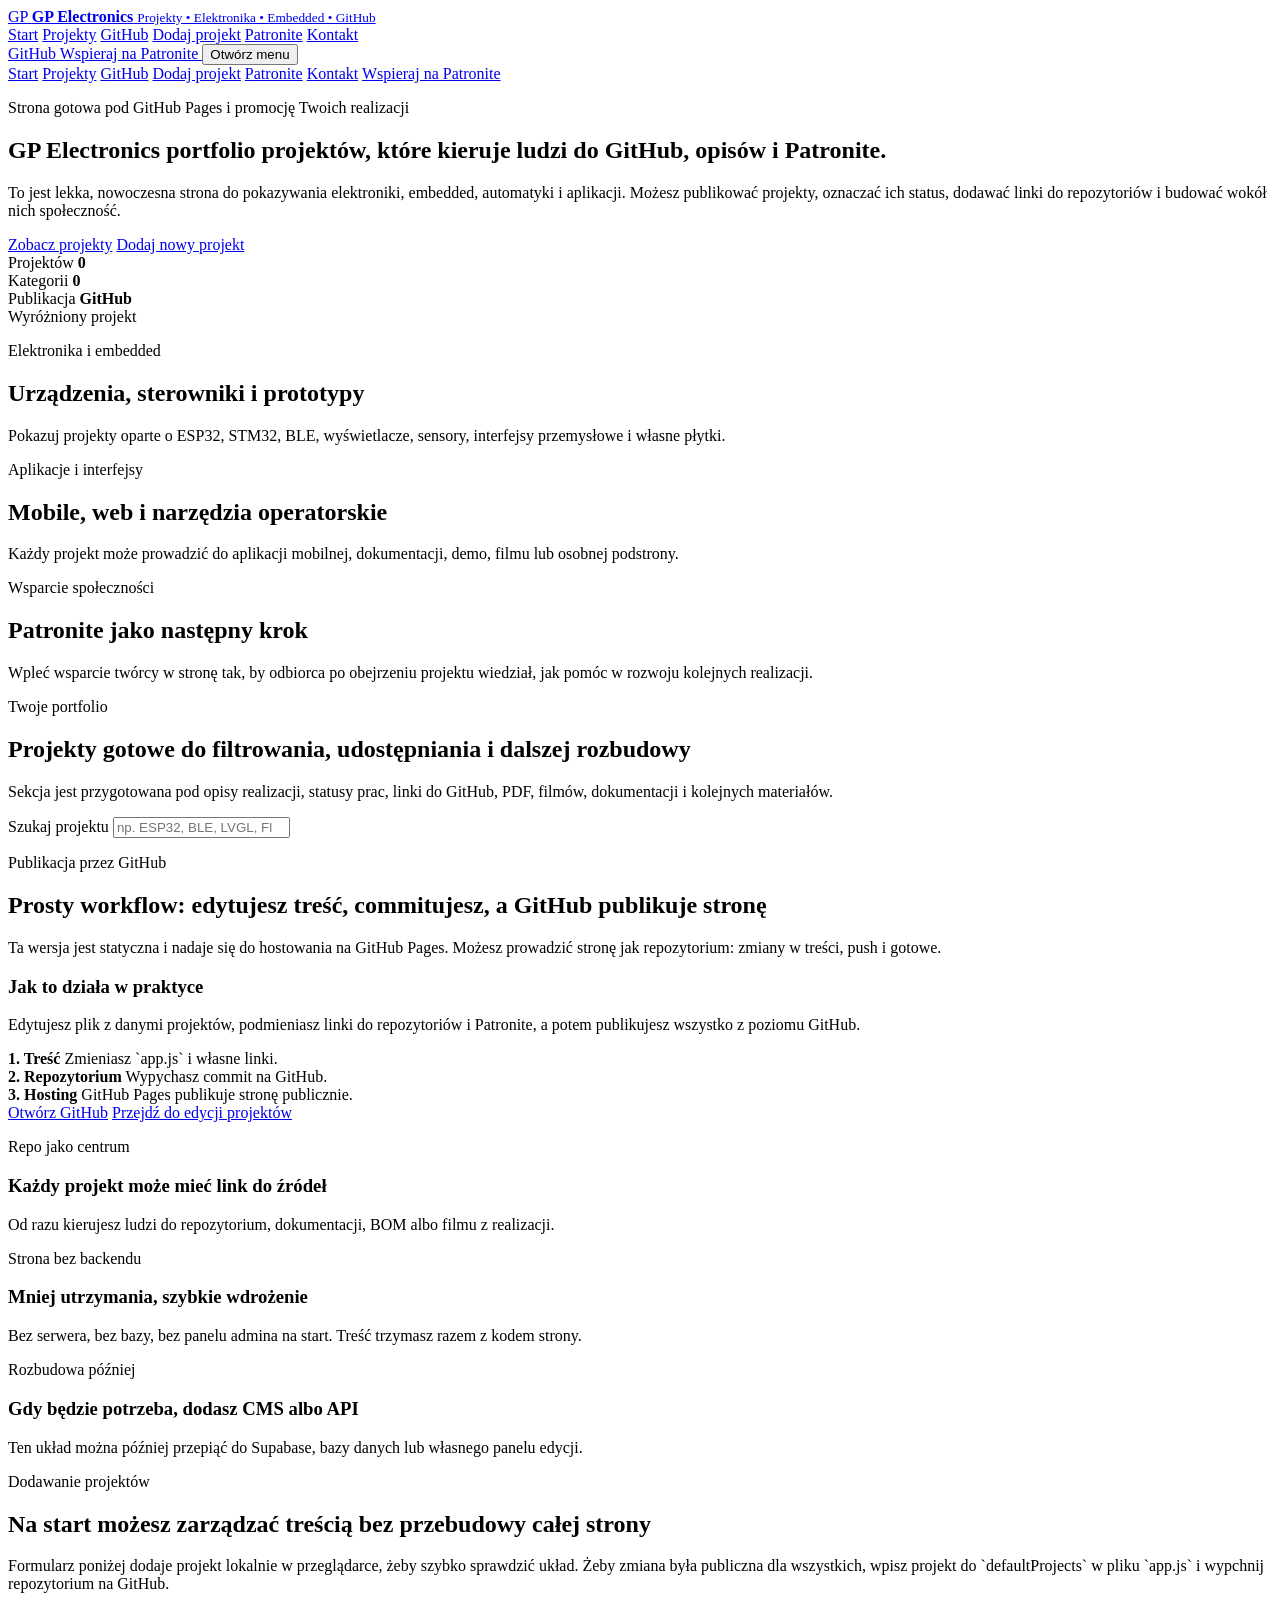
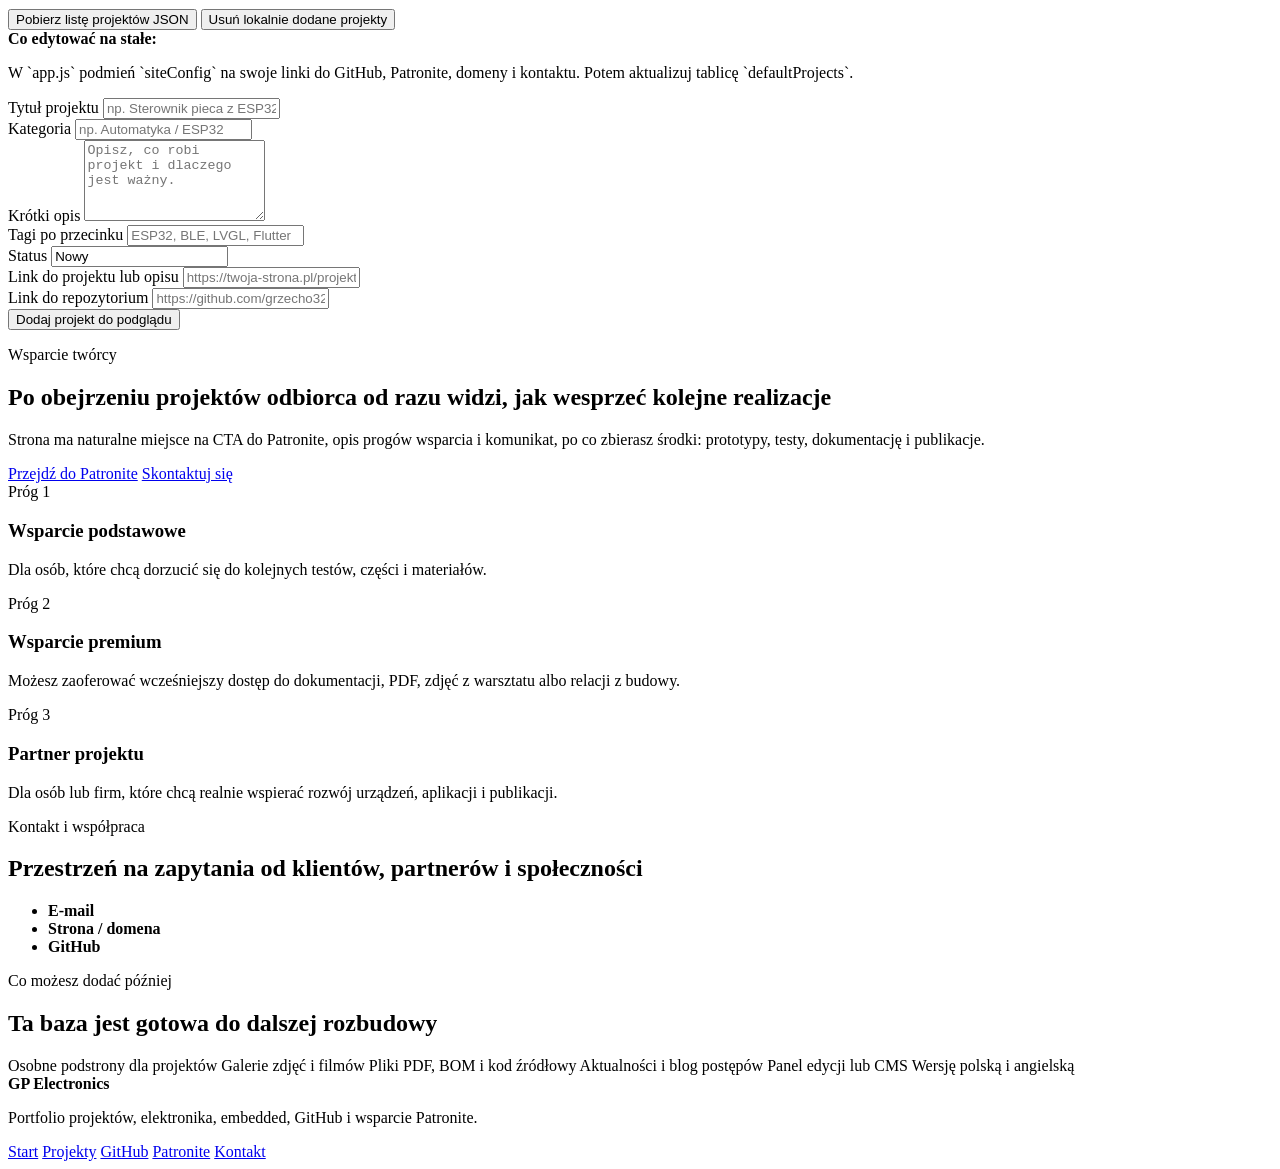
==== index.html @ a2fc94e7 "Add landing page markup" ====
<!DOCTYPE html>
<html lang="pl">
  <head>
    <meta charset="UTF-8" />
    <meta name="viewport" content="width=device-width, initial-scale=1.0" />
    <title>GP Electronics | Projekty, embedded i Patronite</title>
    <meta
      name="description"
      content="Strona GP Electronics do publikacji projektów embedded, elektroniki i aplikacji oraz kierowania odbiorców do GitHub i Patronite."
    />
    <link rel="preconnect" href="https://fonts.googleapis.com" />
    <link rel="preconnect" href="https://fonts.gstatic.com" crossorigin />
    <link
      href="https://fonts.googleapis.com/css2?family=Instrument+Sans:wght@400;500;600;700&family=Space+Grotesk:wght@500;700&display=swap"
      rel="stylesheet"
    />
    <link rel="stylesheet" href="./styles.css" />
  </head>
  <body>
    <div class="page-shell">
      <header class="site-header">
        <div class="shell header-inner">
          <a class="brand" href="#start" aria-label="GP Electronics - start">
            <span class="brand-mark">GP</span>
            <span class="brand-copy">
              <strong>GP Electronics</strong>
              <small>Projekty • Elektronika • Embedded • GitHub</small>
            </span>
          </a>

          <nav class="desktop-nav" aria-label="Główna nawigacja">
            <a href="#start">Start</a>
            <a href="#projekty">Projekty</a>
            <a href="#github">GitHub</a>
            <a href="#dodaj">Dodaj projekt</a>
            <a href="#patronite">Patronite</a>
            <a href="#kontakt">Kontakt</a>
          </nav>

          <div class="header-actions">
            <a class="button button-ghost desktop-only" id="github-profile-link" href="#" target="_blank" rel="noreferrer">
              GitHub
            </a>
            <a class="button button-primary" id="patronite-link-header" href="#" target="_blank" rel="noreferrer">
              Wspieraj na Patronite
            </a>
            <button class="menu-toggle" id="menu-toggle" type="button" aria-expanded="false" aria-controls="mobile-nav">
              <span></span>
              <span></span>
              <span></span>
              <span class="sr-only">Otwórz menu</span>
            </button>
          </div>
        </div>

        <div class="mobile-nav" id="mobile-nav">
          <div class="shell mobile-nav-inner">
            <a href="#start">Start</a>
            <a href="#projekty">Projekty</a>
            <a href="#github">GitHub</a>
            <a href="#dodaj">Dodaj projekt</a>
            <a href="#patronite">Patronite</a>
            <a href="#kontakt">Kontakt</a>
            <a class="button button-primary button-block" id="patronite-link-mobile" href="#" target="_blank" rel="noreferrer">
              Wspieraj na Patronite
            </a>
          </div>
        </div>
      </header>

      <main>
        <section class="hero-section" id="start">
          <div class="shell hero-grid">
            <div class="hero-copy fade-up">
              <p class="eyebrow">Strona gotowa pod GitHub Pages i promocję Twoich realizacji</p>
              <h1>
                GP Electronics
                <span>portfolio projektów, które kieruje ludzi do GitHub, opisów i Patronite.</span>
              </h1>
              <p class="hero-text">
                To jest lekka, nowoczesna strona do pokazywania elektroniki, embedded, automatyki i aplikacji.
                Możesz publikować projekty, oznaczać ich status, dodawać linki do repozytoriów i budować wokół nich społeczność.
              </p>

              <div class="hero-actions">
                <a class="button button-primary" href="#projekty">Zobacz projekty</a>
                <a class="button button-secondary" href="#dodaj">Dodaj nowy projekt</a>
              </div>

              <div class="stats-grid" id="stats-grid">
                <article class="stat-card">
                  <span>Projektów</span>
                  <strong id="projects-count">0</strong>
                </article>
                <article class="stat-card">
                  <span>Kategorii</span>
                  <strong id="categories-count">0</strong>
                </article>
                <article class="stat-card">
                  <span>Publikacja</span>
                  <strong>GitHub</strong>
                </article>
              </div>
            </div>

            <aside class="featured-panel fade-up-delayed">
              <div class="featured-label">Wyróżniony projekt</div>
              <div class="featured-card" id="featured-project"></div>
            </aside>
          </div>
        </section>

        <section class="section shell capabilities-section">
          <div class="capabilities-grid">
            <article class="info-card reveal-card">
              <p class="info-kicker">Elektronika i embedded</p>
              <h2>Urządzenia, sterowniki i prototypy</h2>
              <p>
                Pokazuj projekty oparte o ESP32, STM32, BLE, wyświetlacze, sensory, interfejsy przemysłowe i własne płytki.
              </p>
            </article>
            <article class="info-card reveal-card">
              <p class="info-kicker">Aplikacje i interfejsy</p>
              <h2>Mobile, web i narzędzia operatorskie</h2>
              <p>
                Każdy projekt może prowadzić do aplikacji mobilnej, dokumentacji, demo, filmu lub osobnej podstrony.
              </p>
            </article>
            <article class="info-card reveal-card">
              <p class="info-kicker">Wsparcie społeczności</p>
              <h2>Patronite jako następny krok</h2>
              <p>
                Wpleć wsparcie twórcy w stronę tak, by odbiorca po obejrzeniu projektu wiedział, jak pomóc w rozwoju kolejnych realizacji.
              </p>
            </article>
          </div>
        </section>

        <section class="section shell" id="projekty">
          <div class="section-heading">
            <p class="eyebrow">Twoje portfolio</p>
            <h2>Projekty gotowe do filtrowania, udostępniania i dalszej rozbudowy</h2>
            <p>
              Sekcja jest przygotowana pod opisy realizacji, statusy prac, linki do GitHub, PDF, filmów, dokumentacji i kolejnych materiałów.
            </p>
          </div>

          <div class="projects-toolbar">
            <label class="search-field" for="project-search">
              <span>Szukaj projektu</span>
              <input id="project-search" type="search" placeholder="np. ESP32, BLE, LVGL, Flutter..." />
            </label>

            <div class="toolbar-meta">
              <div class="filter-group" id="category-filters" aria-label="Filtry kategorii"></div>
              <p class="results-summary" id="results-summary"></p>
            </div>
          </div>

          <div class="projects-grid" id="projects-grid"></div>
        </section>

        <section class="section shell github-section" id="github">
          <div class="section-heading">
            <p class="eyebrow">Publikacja przez GitHub</p>
            <h2>Prosty workflow: edytujesz treść, commitujesz, a GitHub publikuje stronę</h2>
            <p>
              Ta wersja jest statyczna i nadaje się do hostowania na GitHub Pages. Możesz prowadzić stronę jak repozytorium: zmiany w treści, push i gotowe.
            </p>
          </div>

          <div class="github-layout">
            <article class="github-callout">
              <h3>Jak to działa w praktyce</h3>
              <p>
                Edytujesz plik z danymi projektów, podmieniasz linki do repozytoriów i Patronite, a potem publikujesz wszystko z poziomu GitHub.
              </p>
              <div class="github-steps">
                <div>
                  <strong>1. Treść</strong>
                  <span>Zmieniasz `app.js` i własne linki.</span>
                </div>
                <div>
                  <strong>2. Repozytorium</strong>
                  <span>Wypychasz commit na GitHub.</span>
                </div>
                <div>
                  <strong>3. Hosting</strong>
                  <span>GitHub Pages publikuje stronę publicznie.</span>
                </div>
              </div>
              <div class="hero-actions">
                <a class="button button-secondary" id="github-repository-link" href="#" target="_blank" rel="noreferrer">Otwórz GitHub</a>
                <a class="button button-ghost" href="#dodaj">Przejdź do edycji projektów</a>
              </div>
            </article>

            <div class="github-cards">
              <article class="mini-card">
                <p class="info-kicker">Repo jako centrum</p>
                <h3>Każdy projekt może mieć link do źródeł</h3>
                <p>Od razu kierujesz ludzi do repozytorium, dokumentacji, BOM albo filmu z realizacji.</p>
              </article>
              <article class="mini-card">
                <p class="info-kicker">Strona bez backendu</p>
                <h3>Mniej utrzymania, szybkie wdrożenie</h3>
                <p>Bez serwera, bez bazy, bez panelu admina na start. Treść trzymasz razem z kodem strony.</p>
              </article>
              <article class="mini-card">
                <p class="info-kicker">Rozbudowa później</p>
                <h3>Gdy będzie potrzeba, dodasz CMS albo API</h3>
                <p>Ten układ można później przepiąć do Supabase, bazy danych lub własnego panelu edycji.</p>
              </article>
            </div>
          </div>
        </section>

        <section class="section shell add-section" id="dodaj">
          <div class="add-layout">
            <article class="editor-note">
              <div class="section-heading compact">
                <p class="eyebrow">Dodawanie projektów</p>
                <h2>Na start możesz zarządzać treścią bez przebudowy całej strony</h2>
                <p>
                  Formularz poniżej dodaje projekt lokalnie w przeglądarce, żeby szybko sprawdzić układ. Żeby zmiana była publiczna dla wszystkich, wpisz projekt do `defaultProjects` w pliku `app.js` i wypchnij repozytorium na GitHub.
                </p>
              </div>

              <div class="editor-actions">
                <button class="button button-secondary" id="export-projects" type="button">Pobierz listę projektów JSON</button>
                <button class="button button-ghost" id="reset-custom-projects" type="button">Usuń lokalnie dodane projekty</button>
              </div>

              <div class="editor-hint">
                <strong>Co edytować na stałe:</strong>
                <p>
                  W `app.js` podmień `siteConfig` na swoje linki do GitHub, Patronite, domeny i kontaktu. Potem aktualizuj tablicę `defaultProjects`.
                </p>
              </div>
            </article>

            <form class="project-form" id="add-project-form">
              <div class="field">
                <label for="project-title">Tytuł projektu</label>
                <input id="project-title" name="title" type="text" placeholder="np. Sterownik pieca z ESP32" required />
              </div>

              <div class="field">
                <label for="project-category">Kategoria</label>
                <input id="project-category" name="category" type="text" placeholder="np. Automatyka / ESP32" required />
              </div>

              <div class="field field-wide">
                <label for="project-description">Krótki opis</label>
                <textarea
                  id="project-description"
                  name="shortDescription"
                  rows="5"
                  placeholder="Opisz, co robi projekt i dlaczego jest ważny."
                  required
                ></textarea>
              </div>

              <div class="field">
                <label for="project-tags">Tagi po przecinku</label>
                <input id="project-tags" name="tags" type="text" placeholder="ESP32, BLE, LVGL, Flutter" />
              </div>

              <div class="field">
                <label for="project-status">Status</label>
                <input id="project-status" name="status" type="text" placeholder="W trakcie" value="Nowy" />
              </div>

              <div class="field">
                <label for="project-demo">Link do projektu lub opisu</label>
                <input id="project-demo" name="demoUrl" type="url" placeholder="https://twoja-strona.pl/projekt" />
              </div>

              <div class="field">
                <label for="project-repo">Link do repozytorium</label>
                <input id="project-repo" name="repoUrl" type="url" placeholder="https://github.com/grzecho322-lgtm/projekt" />
              </div>

              <button class="button button-primary button-block" type="submit">Dodaj projekt do podglądu</button>
              <p class="form-feedback" id="form-feedback" aria-live="polite"></p>
            </form>
          </div>
        </section>

        <section class="section patronite-section" id="patronite">
          <div class="shell patronite-layout">
            <div class="patronite-copy">
              <p class="eyebrow inverted">Wsparcie twórcy</p>
              <h2>Po obejrzeniu projektów odbiorca od razu widzi, jak wesprzeć kolejne realizacje</h2>
              <p>
                Strona ma naturalne miejsce na CTA do Patronite, opis progów wsparcia i komunikat, po co zbierasz środki: prototypy, testy, dokumentację i publikacje.
              </p>
              <div class="hero-actions">
                <a class="button button-light" id="patronite-link-section" href="#" target="_blank" rel="noreferrer">Przejdź do Patronite</a>
                <a class="button button-outline-light" href="#kontakt">Skontaktuj się</a>
              </div>
            </div>

            <div class="tiers-grid">
              <article class="tier-card">
                <span>Próg 1</span>
                <h3>Wsparcie podstawowe</h3>
                <p>Dla osób, które chcą dorzucić się do kolejnych testów, części i materiałów.</p>
              </article>
              <article class="tier-card">
                <span>Próg 2</span>
                <h3>Wsparcie premium</h3>
                <p>Możesz zaoferować wcześniejszy dostęp do dokumentacji, PDF, zdjęć z warsztatu albo relacji z budowy.</p>
              </article>
              <article class="tier-card">
                <span>Próg 3</span>
                <h3>Partner projektu</h3>
                <p>Dla osób lub firm, które chcą realnie wspierać rozwój urządzeń, aplikacji i publikacji.</p>
              </article>
            </div>
          </div>
        </section>

        <section class="section shell contact-section" id="kontakt">
          <div class="contact-layout">
            <article class="contact-card">
              <p class="eyebrow">Kontakt i współpraca</p>
              <h2>Przestrzeń na zapytania od klientów, partnerów i społeczności</h2>
              <ul class="contact-list">
                <li><strong>E-mail</strong><span id="contact-email"></span></li>
                <li><strong>Strona / domena</strong><span id="contact-website"></span></li>
                <li><strong>GitHub</strong><span id="contact-github"></span></li>
              </ul>
            </article>

            <article class="contact-card roadmap-card">
              <p class="eyebrow">Co możesz dodać później</p>
              <h2>Ta baza jest gotowa do dalszej rozbudowy</h2>
              <div class="roadmap-grid">
                <span>Osobne podstrony dla projektów</span>
                <span>Galerie zdjęć i filmów</span>
                <span>Pliki PDF, BOM i kod źródłowy</span>
                <span>Aktualności i blog postępów</span>
                <span>Panel edycji lub CMS</span>
                <span>Wersję polską i angielską</span>
              </div>
            </article>
          </div>
        </section>
      </main>

      <footer class="site-footer">
        <div class="shell footer-inner">
          <div>
            <strong>GP Electronics</strong>
            <p>Portfolio projektów, elektronika, embedded, GitHub i wsparcie Patronite.</p>
          </div>
          <div class="footer-links">
            <a href="#start">Start</a>
            <a href="#projekty">Projekty</a>
            <a href="#github">GitHub</a>
            <a href="#patronite">Patronite</a>
            <a href="#kontakt">Kontakt</a>
          </div>
        </div>
      </footer>
    </div>

    <script src="./app.js"></script>
  </body>
</html>
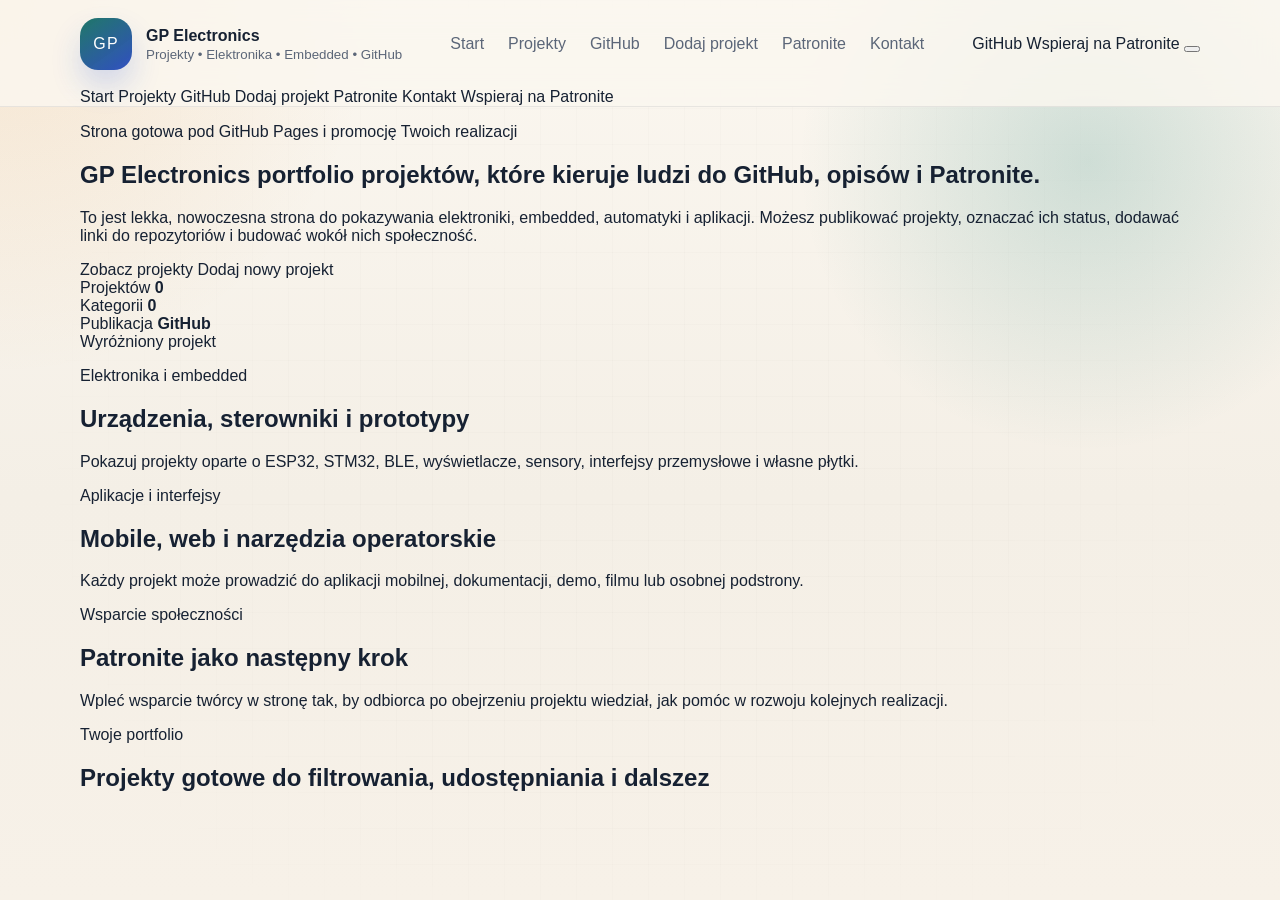
==== commit 913619fb: "Restrict project publishing to repository owner" ====
--- a/index.html
+++ b/index.html
@@ -139,233 +139,4 @@
         <section class="section shell" id="projekty">
           <div class="section-heading">
             <p class="eyebrow">Twoje portfolio</p>
-            <h2>Projekty gotowe do filtrowania, udostępniania i dalszej rozbudowy</h2>
-            <p>
-              Sekcja jest przygotowana pod opisy realizacji, statusy prac, linki do GitHub, PDF, filmów, dokumentacji i kolejnych materiałów.
-            </p>
-          </div>
-
-          <div class="projects-toolbar">
-            <label class="search-field" for="project-search">
-              <span>Szukaj projektu</span>
-              <input id="project-search" type="search" placeholder="np. ESP32, BLE, LVGL, Flutter..." />
-            </label>
-
-            <div class="toolbar-meta">
-              <div class="filter-group" id="category-filters" aria-label="Filtry kategorii"></div>
-              <p class="results-summary" id="results-summary"></p>
-            </div>
-          </div>
-
-          <div class="projects-grid" id="projects-grid"></div>
-        </section>
-
-        <section class="section shell github-section" id="github">
-          <div class="section-heading">
-            <p class="eyebrow">Publikacja przez GitHub</p>
-            <h2>Prosty workflow: edytujesz treść, commitujesz, a GitHub publikuje stronę</h2>
-            <p>
-              Ta wersja jest statyczna i nadaje się do hostowania na GitHub Pages. Możesz prowadzić stronę jak repozytorium: zmiany w treści, push i gotowe.
-            </p>
-          </div>
-
-          <div class="github-layout">
-            <article class="github-callout">
-              <h3>Jak to działa w praktyce</h3>
-              <p>
-                Edytujesz plik z danymi projektów, podmieniasz linki do repozytoriów i Patronite, a potem publikujesz wszystko z poziomu GitHub.
-              </p>
-              <div class="github-steps">
-                <div>
-                  <strong>1. Treść</strong>
-                  <span>Zmieniasz `app.js` i własne linki.</span>
-                </div>
-                <div>
-                  <strong>2. Repozytorium</strong>
-                  <span>Wypychasz commit na GitHub.</span>
-                </div>
-                <div>
-                  <strong>3. Hosting</strong>
-                  <span>GitHub Pages publikuje stronę publicznie.</span>
-                </div>
-              </div>
-              <div class="hero-actions">
-                <a class="button button-secondary" id="github-repository-link" href="#" target="_blank" rel="noreferrer">Otwórz GitHub</a>
-                <a class="button button-ghost" href="#dodaj">Przejdź do edycji projektów</a>
-              </div>
-            </article>
-
-            <div class="github-cards">
-              <article class="mini-card">
-                <p class="info-kicker">Repo jako centrum</p>
-                <h3>Każdy projekt może mieć link do źródeł</h3>
-                <p>Od razu kierujesz ludzi do repozytorium, dokumentacji, BOM albo filmu z realizacji.</p>
-              </article>
-              <article class="mini-card">
-                <p class="info-kicker">Strona bez backendu</p>
-                <h3>Mniej utrzymania, szybkie wdrożenie</h3>
-                <p>Bez serwera, bez bazy, bez panelu admina na start. Treść trzymasz razem z kodem strony.</p>
-              </article>
-              <article class="mini-card">
-                <p class="info-kicker">Rozbudowa później</p>
-                <h3>Gdy będzie potrzeba, dodasz CMS albo API</h3>
-                <p>Ten układ można później przepiąć do Supabase, bazy danych lub własnego panelu edycji.</p>
-              </article>
-            </div>
-          </div>
-        </section>
-
-        <section class="section shell add-section" id="dodaj">
-          <div class="add-layout">
-            <article class="editor-note">
-              <div class="section-heading compact">
-                <p class="eyebrow">Dodawanie projektów</p>
-                <h2>Na start możesz zarządzać treścią bez przebudowy całej strony</h2>
-                <p>
-                  Formularz poniżej dodaje projekt lokalnie w przeglądarce, żeby szybko sprawdzić układ. Żeby zmiana była publiczna dla wszystkich, wpisz projekt do `defaultProjects` w pliku `app.js` i wypchnij repozytorium na GitHub.
-                </p>
-              </div>
-
-              <div class="editor-actions">
-                <button class="button button-secondary" id="export-projects" type="button">Pobierz listę projektów JSON</button>
-                <button class="button button-ghost" id="reset-custom-projects" type="button">Usuń lokalnie dodane projekty</button>
-              </div>
-
-              <div class="editor-hint">
-                <strong>Co edytować na stałe:</strong>
-                <p>
-                  W `app.js` podmień `siteConfig` na swoje linki do GitHub, Patronite, domeny i kontaktu. Potem aktualizuj tablicę `defaultProjects`.
-                </p>
-              </div>
-            </article>
-
-            <form class="project-form" id="add-project-form">
-              <div class="field">
-                <label for="project-title">Tytuł projektu</label>
-                <input id="project-title" name="title" type="text" placeholder="np. Sterownik pieca z ESP32" required />
-              </div>
-
-              <div class="field">
-                <label for="project-category">Kategoria</label>
-                <input id="project-category" name="category" type="text" placeholder="np. Automatyka / ESP32" required />
-              </div>
-
-              <div class="field field-wide">
-                <label for="project-description">Krótki opis</label>
-                <textarea
-                  id="project-description"
-                  name="shortDescription"
-                  rows="5"
-                  placeholder="Opisz, co robi projekt i dlaczego jest ważny."
-                  required
-                ></textarea>
-              </div>
-
-              <div class="field">
-                <label for="project-tags">Tagi po przecinku</label>
-                <input id="project-tags" name="tags" type="text" placeholder="ESP32, BLE, LVGL, Flutter" />
-              </div>
-
-              <div class="field">
-                <label for="project-status">Status</label>
-                <input id="project-status" name="status" type="text" placeholder="W trakcie" value="Nowy" />
-              </div>
-
-              <div class="field">
-                <label for="project-demo">Link do projektu lub opisu</label>
-                <input id="project-demo" name="demoUrl" type="url" placeholder="https://twoja-strona.pl/projekt" />
-              </div>
-
-              <div class="field">
-                <label for="project-repo">Link do repozytorium</label>
-                <input id="project-repo" name="repoUrl" type="url" placeholder="https://github.com/grzecho322-lgtm/projekt" />
-              </div>
-
-              <button class="button button-primary button-block" type="submit">Dodaj projekt do podglądu</button>
-              <p class="form-feedback" id="form-feedback" aria-live="polite"></p>
-            </form>
-          </div>
-        </section>
-
-        <section class="section patronite-section" id="patronite">
-          <div class="shell patronite-layout">
-            <div class="patronite-copy">
-              <p class="eyebrow inverted">Wsparcie twórcy</p>
-              <h2>Po obejrzeniu projektów odbiorca od razu widzi, jak wesprzeć kolejne realizacje</h2>
-              <p>
-                Strona ma naturalne miejsce na CTA do Patronite, opis progów wsparcia i komunikat, po co zbierasz środki: prototypy, testy, dokumentację i publikacje.
-              </p>
-              <div class="hero-actions">
-                <a class="button button-light" id="patronite-link-section" href="#" target="_blank" rel="noreferrer">Przejdź do Patronite</a>
-                <a class="button button-outline-light" href="#kontakt">Skontaktuj się</a>
-              </div>
-            </div>
-
-            <div class="tiers-grid">
-              <article class="tier-card">
-                <span>Próg 1</span>
-                <h3>Wsparcie podstawowe</h3>
-                <p>Dla osób, które chcą dorzucić się do kolejnych testów, części i materiałów.</p>
-              </article>
-              <article class="tier-card">
-                <span>Próg 2</span>
-                <h3>Wsparcie premium</h3>
-                <p>Możesz zaoferować wcześniejszy dostęp do dokumentacji, PDF, zdjęć z warsztatu albo relacji z budowy.</p>
-              </article>
-              <article class="tier-card">
-                <span>Próg 3</span>
-                <h3>Partner projektu</h3>
-                <p>Dla osób lub firm, które chcą realnie wspierać rozwój urządzeń, aplikacji i publikacji.</p>
-              </article>
-            </div>
-          </div>
-        </section>
-
-        <section class="section shell contact-section" id="kontakt">
-          <div class="contact-layout">
-            <article class="contact-card">
-              <p class="eyebrow">Kontakt i współpraca</p>
-              <h2>Przestrzeń na zapytania od klientów, partnerów i społeczności</h2>
-              <ul class="contact-list">
-                <li><strong>E-mail</strong><span id="contact-email"></span></li>
-                <li><strong>Strona / domena</strong><span id="contact-website"></span></li>
-                <li><strong>GitHub</strong><span id="contact-github"></span></li>
-              </ul>
-            </article>
-
-            <article class="contact-card roadmap-card">
-              <p class="eyebrow">Co możesz dodać później</p>
-              <h2>Ta baza jest gotowa do dalszej rozbudowy</h2>
-              <div class="roadmap-grid">
-                <span>Osobne podstrony dla projektów</span>
-                <span>Galerie zdjęć i filmów</span>
-                <span>Pliki PDF, BOM i kod źródłowy</span>
-                <span>Aktualności i blog postępów</span>
-                <span>Panel edycji lub CMS</span>
-                <span>Wersję polską i angielską</span>
-              </div>
-            </article>
-          </div>
-        </section>
-      </main>
-
-      <footer class="site-footer">
-        <div class="shell footer-inner">
-          <div>
-            <strong>GP Electronics</strong>
-            <p>Portfolio projektów, elektronika, embedded, GitHub i wsparcie Patronite.</p>
-          </div>
-          <div class="footer-links">
-            <a href="#start">Start</a>
-            <a href="#projekty">Projekty</a>
-            <a href="#github">GitHub</a>
-            <a href="#patronite">Patronite</a>
-            <a href="#kontakt">Kontakt</a>
-          </div>
-        </div>
-      </footer>
-    </div>
-
-    <script src="./app.js"></script>
-  </body>
-</html>
+            <h2>Projekty gotowe do filtrowania, udostępniania i dalszez
--- a/styles.css
+++ b/styles.css
@@ -0,0 +1,167 @@
+:root {
+  --bg: #f4efe6;
+  --bg-strong: #ece2d3;
+  --surface: rgba(255, 250, 245, 0.84);
+  --surface-strong: #fffaf3;
+  --surface-dark: #152033;
+  --ink: #162132;
+  --muted: #5b6678;
+  --line: rgba(22, 33, 50, 0.12);
+  --accent: #d97706;
+  --accent-deep: #9a3412;
+  --accent-soft: rgba(217, 119, 6, 0.14);
+  --teal: #0f766e;
+  --blue: #1d4ed8;
+  --shadow: 0 22px 55px rgba(21, 32, 51, 0.12);
+  --radius-xl: 32px;
+  --radius-lg: 24px;
+  --radius-md: 18px;
+  --content-width: min(1120px, calc(100vw - 40px));
+}
+
+*,
+*::before,
+*::after {
+  box-sizing: border-box;
+}
+
+html {
+  scroll-behavior: smooth;
+}
+
+body {
+  margin: 0;
+  font-family: "Instrument Sans", sans-serif;
+  color: var(--ink);
+  background:
+    radial-gradient(circle at top left, rgba(217, 119, 6, 0.13), transparent 24%),
+    radial-gradient(circle at 85% 18%, rgba(15, 118, 110, 0.18), transparent 22%),
+    linear-gradient(180deg, #fbf7f0 0%, #f4efe6 55%, #f7f1e8 100%);
+}
+
+body::before {
+  content: "";
+  position: fixed;
+  inset: 0;
+  pointer-events: none;
+  background-image:
+    linear-gradient(rgba(22, 33, 50, 0.03) 1px, transparent 1px),
+    linear-gradient(90deg, rgba(22, 33, 50, 0.03) 1px, transparent 1px);
+  background-size: 36px 36px;
+  mask-image: radial-gradient(circle at center, black 40%, transparent 90%);
+  opacity: 0.45;
+}
+
+a {
+  color: inherit;
+  text-decoration: none;
+}
+
+button,
+input,
+textarea {
+  font: inherit;
+}
+
+img {
+  max-width: 100%;
+  display: block;
+}
+
+.sr-only {
+  position: absolute;
+  width: 1px;
+  height: 1px;
+  padding: 0;
+  margin: -1px;
+  overflow: hidden;
+  clip: rect(0, 0, 0, 0);
+  white-space: nowrap;
+  border: 0;
+}
+
+.page-shell {
+  position: relative;
+  min-height: 100vh;
+}
+
+.shell {
+  width: var(--content-width);
+  margin: 0 auto;
+}
+
+.site-header {
+  position: sticky;
+  top: 0;
+  z-index: 50;
+  backdrop-filter: blur(16px);
+  background: rgba(251, 247, 240, 0.82);
+  border-bottom: 1px solid rgba(22, 33, 50, 0.08);
+}
+
+.header-inner {
+  display: flex;
+  align-items: center;
+  justify-content: space-between;
+  gap: 24px;
+  padding: 18px 0;
+}
+
+.brand {
+  display: inline-flex;
+  align-items: center;
+  gap: 14px;
+  min-width: 0;
+}
+
+.brand-mark {
+  display: inline-grid;
+  place-items: center;
+  width: 52px;
+  height: 52px;
+  border-radius: 18px;
+  background:
+    linear-gradient(145deg, rgba(15, 118, 110, 0.92), rgba(29, 78, 216, 0.86)),
+    linear-gradient(145deg, rgba(217, 119, 6, 0.9), rgba(154, 52, 18, 0.82));
+  box-shadow: 0 16px 30px rgba(29, 78, 216, 0.18);
+  color: white;
+  font-family: "Space Grotesk", sans-serif;
+  font-size: 1rem;
+  letter-spacing: 0.08em;
+}
+
+.brand-copy {
+  display: grid;
+  gap: 2px;
+}
+
+.brand-copy strong,
+.section-heading h2,
+.hero-copy h1,
+.featured-content h3,
+.project-body h3,
+.github-callout h3,
+.mini-card h3,
+.editor-note h2,
+.patronite-copy h2,
+.contact-card h2,
+.tier-card h3 {
+  font-family: "Space Grotesk", sans-serif;
+}
+
+.brand-copy small {
+  color: var(--muted);
+}
+
+.desktop-nav {
+  display: flex;
+  align-items: center;
+  gap: 24px;
+  color: var(--muted);
+}
+
+.desktop-nav a,
+.footer-links a {
+  position: relative;
+  transition: color 180ms ease;
+}
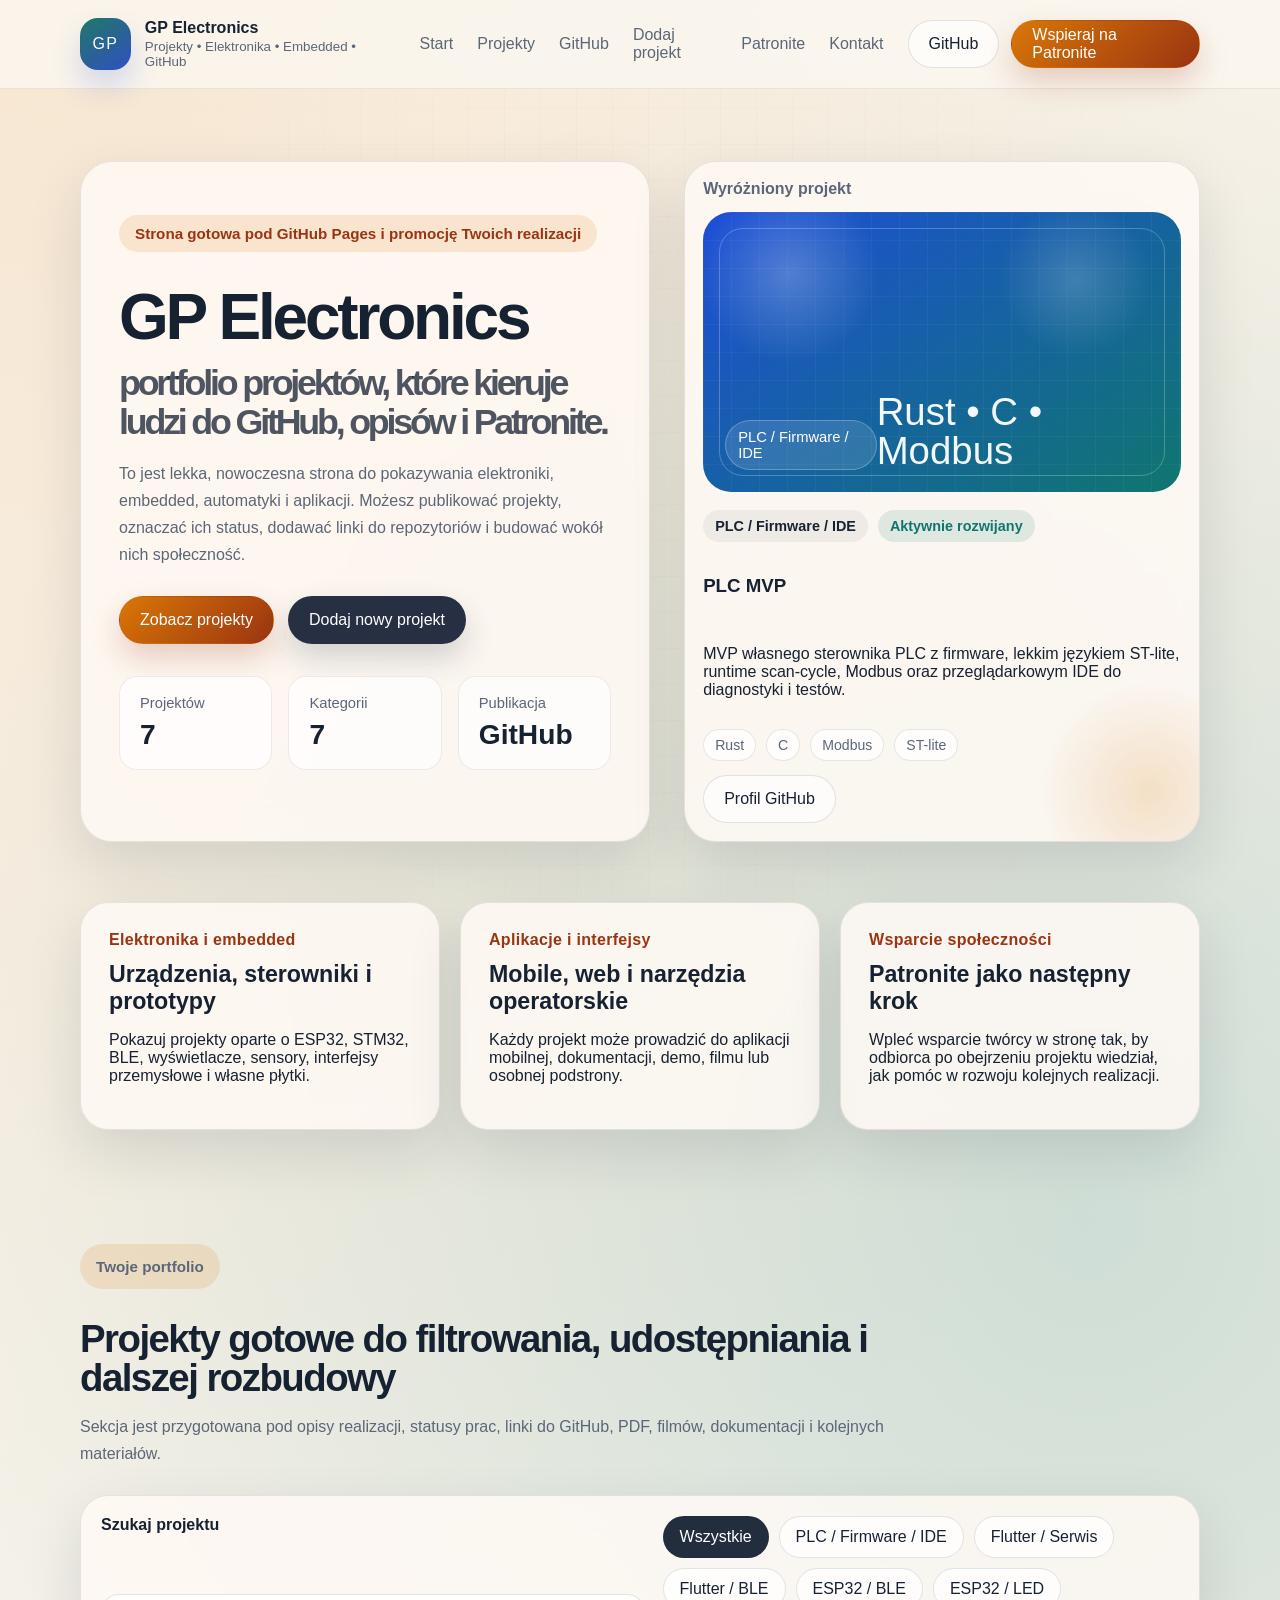
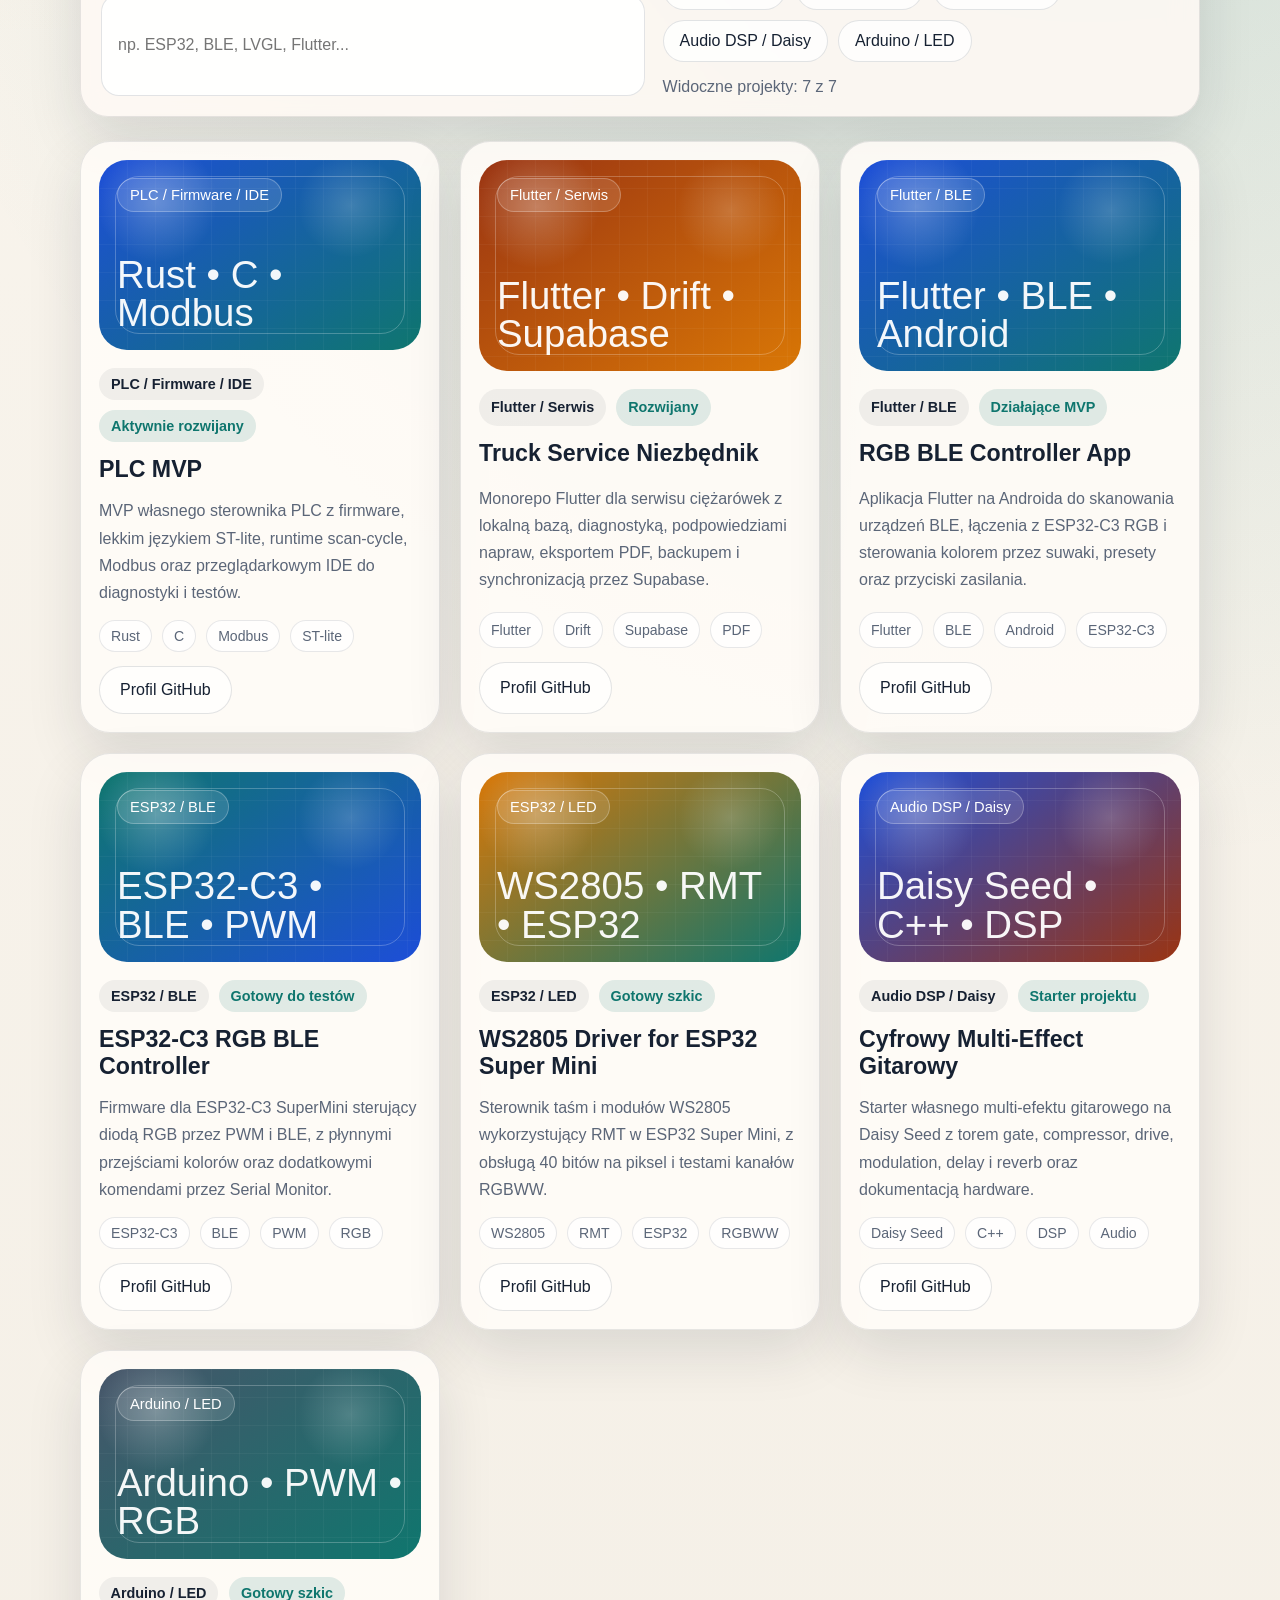
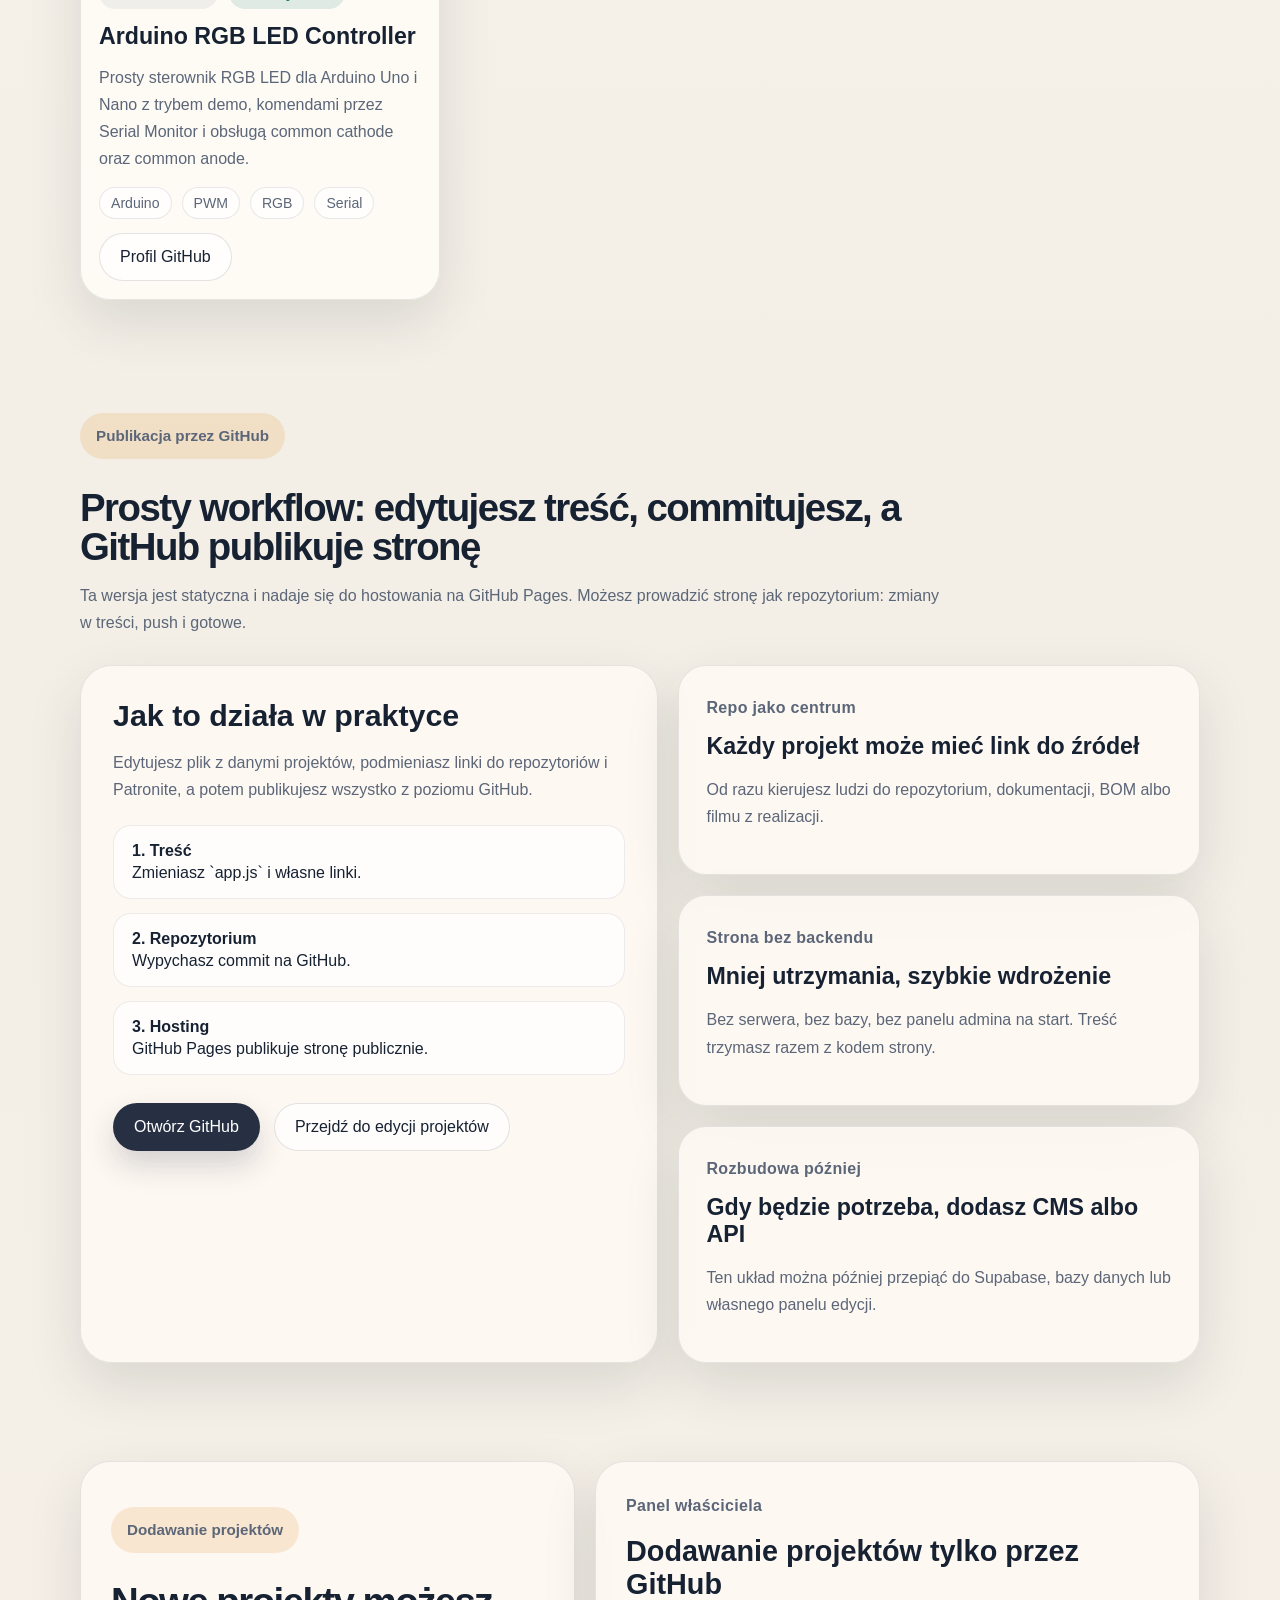
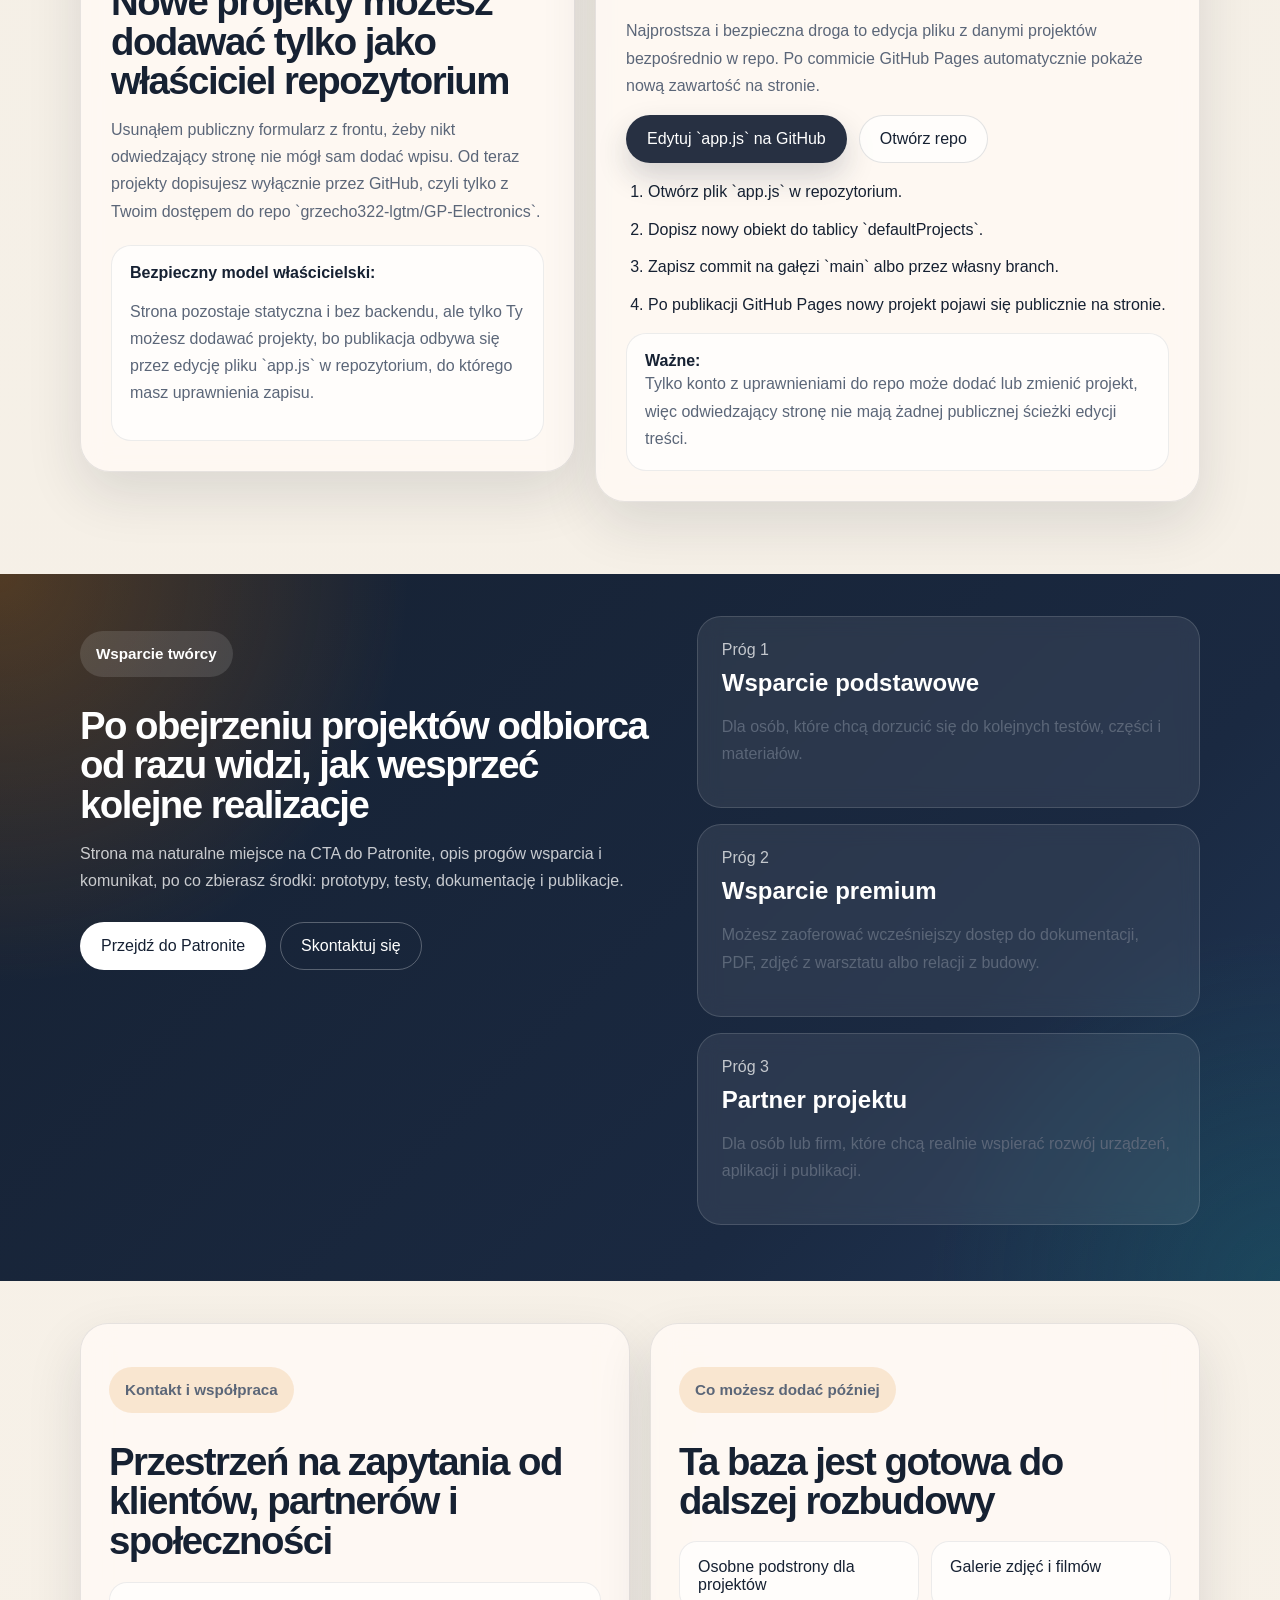
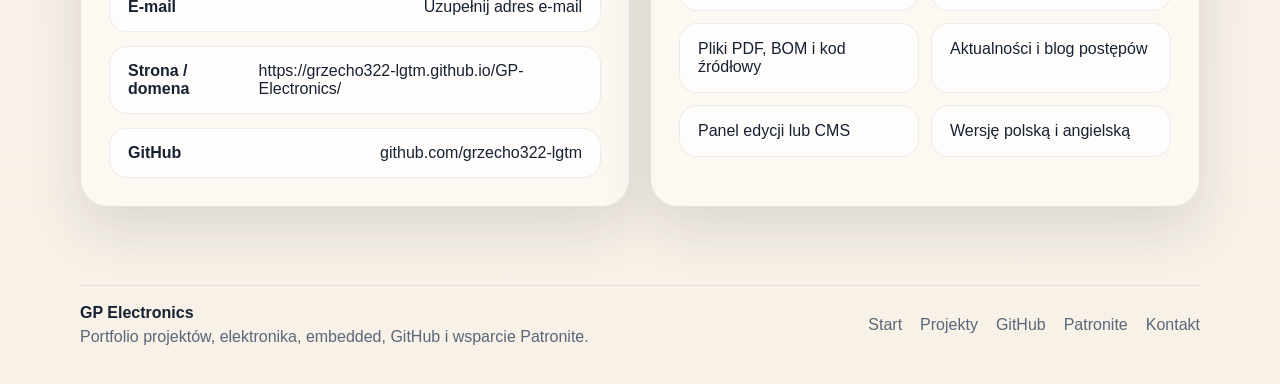
==== commit 63891e88: "Fix published site files" ====
--- a/index.html
+++ b/index.html
@@ -139,4 +139,213 @@
         <section class="section shell" id="projekty">
           <div class="section-heading">
             <p class="eyebrow">Twoje portfolio</p>
-            <h2>Projekty gotowe do filtrowania, udostępniania i dalszez+            <h2>Projekty gotowe do filtrowania, udostępniania i dalszej rozbudowy</h2>
+            <p>
+              Sekcja jest przygotowana pod opisy realizacji, statusy prac, linki do GitHub, PDF, filmów, dokumentacji i kolejnych materiałów.
+            </p>
+          </div>
+
+          <div class="projects-toolbar">
+            <label class="search-field" for="project-search">
+              <span>Szukaj projektu</span>
+              <input id="project-search" type="search" placeholder="np. ESP32, BLE, LVGL, Flutter..." />
+            </label>
+
+            <div class="toolbar-meta">
+              <div class="filter-group" id="category-filters" aria-label="Filtry kategorii"></div>
+              <p class="results-summary" id="results-summary"></p>
+            </div>
+          </div>
+
+          <div class="projects-grid" id="projects-grid"></div>
+        </section>
+
+        <section class="section shell github-section" id="github">
+          <div class="section-heading">
+            <p class="eyebrow">Publikacja przez GitHub</p>
+            <h2>Prosty workflow: edytujesz treść, commitujesz, a GitHub publikuje stronę</h2>
+            <p>
+              Ta wersja jest statyczna i nadaje się do hostowania na GitHub Pages. Możesz prowadzić stronę jak repozytorium: zmiany w treści, push i gotowe.
+            </p>
+          </div>
+
+          <div class="github-layout">
+            <article class="github-callout">
+              <h3>Jak to działa w praktyce</h3>
+              <p>
+                Edytujesz plik z danymi projektów, podmieniasz linki do repozytoriów i Patronite, a potem publikujesz wszystko z poziomu GitHub.
+              </p>
+              <div class="github-steps">
+                <div>
+                  <strong>1. Treść</strong>
+                  <span>Zmieniasz `app.js` i własne linki.</span>
+                </div>
+                <div>
+                  <strong>2. Repozytorium</strong>
+                  <span>Wypychasz commit na GitHub.</span>
+                </div>
+                <div>
+                  <strong>3. Hosting</strong>
+                  <span>GitHub Pages publikuje stronę publicznie.</span>
+                </div>
+              </div>
+              <div class="hero-actions">
+                <a class="button button-secondary" id="github-repository-link" href="#" target="_blank" rel="noreferrer">Otwórz GitHub</a>
+                <a class="button button-ghost" href="#dodaj">Przejdź do edycji projektów</a>
+              </div>
+            </article>
+
+            <div class="github-cards">
+              <article class="mini-card">
+                <p class="info-kicker">Repo jako centrum</p>
+                <h3>Każdy projekt może mieć link do źródeł</h3>
+                <p>Od razu kierujesz ludzi do repozytorium, dokumentacji, BOM albo filmu z realizacji.</p>
+              </article>
+              <article class="mini-card">
+                <p class="info-kicker">Strona bez backendu</p>
+                <h3>Mniej utrzymania, szybkie wdrożenie</h3>
+                <p>Bez serwera, bez bazy, bez panelu admina na start. Treść trzymasz razem z kodem strony.</p>
+              </article>
+              <article class="mini-card">
+                <p class="info-kicker">Rozbudowa później</p>
+                <h3>Gdy będzie potrzeba, dodasz CMS albo API</h3>
+                <p>Ten układ można później przepiąć do Supabase, bazy danych lub własnego panelu edycji.</p>
+              </article>
+            </div>
+          </div>
+        </section>
+
+        <section class="section shell add-section" id="dodaj">
+          <div class="add-layout">
+            <article class="editor-note">
+              <div class="section-heading compact">
+                <p class="eyebrow">Dodawanie projektów</p>
+                <h2>Nowe projekty możesz dodawać tylko jako właściciel repozytorium</h2>
+                <p>
+                  Usunąłem publiczny formularz z frontu, żeby nikt odwiedzający stronę nie mógł sam dodać wpisu. Od teraz projekty dopisujesz wyłącznie przez GitHub, czyli tylko z Twoim dostępem do repo `grzecho322-lgtm/GP-Electronics`.
+                </p>
+              </div>
+
+              <div class="editor-hint">
+                <strong>Bezpieczny model właścicielski:</strong>
+                <p>
+                  Strona pozostaje statyczna i bez backendu, ale tylko Ty możesz dodawać projekty, bo publikacja odbywa się przez edycję pliku `app.js` w repozytorium, do którego masz uprawnienia zapisu.
+                </p>
+              </div>
+            </article>
+
+            <article class="owner-panel">
+              <p class="info-kicker">Panel właściciela</p>
+              <h3>Dodawanie projektów tylko przez GitHub</h3>
+              <p>
+                Najprostsza i bezpieczna droga to edycja pliku z danymi projektów bezpośrednio w repo. Po commicie GitHub Pages automatycznie pokaże nową zawartość na stronie.
+              </p>
+
+              <div class="owner-actions">
+                <a class="button button-secondary" id="github-edit-projects-link" href="#" target="_blank" rel="noreferrer">
+                  Edytuj `app.js` na GitHub
+                </a>
+                <a class="button button-ghost" id="github-repository-link-owner" href="#" target="_blank" rel="noreferrer">
+                  Otwórz repo
+                </a>
+              </div>
+
+              <ol class="owner-steps">
+                <li>Otwórz plik `app.js` w repozytorium.</li>
+                <li>Dopisz nowy obiekt do tablicy `defaultProjects`.</li>
+                <li>Zapisz commit na gałęzi `main` albo przez własny branch.</li>
+                <li>Po publikacji GitHub Pages nowy projekt pojawi się publicznie na stronie.</li>
+              </ol>
+
+              <div class="code-note">
+                <strong>Ważne:</strong>
+                <p>
+                  Tylko konto z uprawnieniami do repo może dodać lub zmienić projekt, więc odwiedzający stronę nie mają żadnej publicznej ścieżki edycji treści.
+                </p>
+              </div>
+            </article>
+          </div>
+        </section>
+
+        <section class="section patronite-section" id="patronite">
+          <div class="shell patronite-layout">
+            <div class="patronite-copy">
+              <p class="eyebrow inverted">Wsparcie twórcy</p>
+              <h2>Po obejrzeniu projektów odbiorca od razu widzi, jak wesprzeć kolejne realizacje</h2>
+              <p>
+                Strona ma naturalne miejsce na CTA do Patronite, opis progów wsparcia i komunikat, po co zbierasz środki: prototypy, testy, dokumentację i publikacje.
+              </p>
+              <div class="hero-actions">
+                <a class="button button-light" id="patronite-link-section" href="#" target="_blank" rel="noreferrer">Przejdź do Patronite</a>
+                <a class="button button-outline-light" href="#kontakt">Skontaktuj się</a>
+              </div>
+            </div>
+
+            <div class="tiers-grid">
+              <article class="tier-card">
+                <span>Próg 1</span>
+                <h3>Wsparcie podstawowe</h3>
+                <p>Dla osób, które chcą dorzucić się do kolejnych testów, części i materiałów.</p>
+              </article>
+              <article class="tier-card">
+                <span>Próg 2</span>
+                <h3>Wsparcie premium</h3>
+                <p>Możesz zaoferować wcześniejszy dostęp do dokumentacji, PDF, zdjęć z warsztatu albo relacji z budowy.</p>
+              </article>
+              <article class="tier-card">
+                <span>Próg 3</span>
+                <h3>Partner projektu</h3>
+                <p>Dla osób lub firm, które chcą realnie wspierać rozwój urządzeń, aplikacji i publikacji.</p>
+              </article>
+            </div>
+          </div>
+        </section>
+
+        <section class="section shell contact-section" id="kontakt">
+          <div class="contact-layout">
+            <article class="contact-card">
+              <p class="eyebrow">Kontakt i współpraca</p>
+              <h2>Przestrzeń na zapytania od klientów, partnerów i społeczności</h2>
+              <ul class="contact-list">
+                <li><strong>E-mail</strong><span id="contact-email"></span></li>
+                <li><strong>Strona / domena</strong><span id="contact-website"></span></li>
+                <li><strong>GitHub</strong><span id="contact-github"></span></li>
+              </ul>
+            </article>
+
+            <article class="contact-card roadmap-card">
+              <p class="eyebrow">Co możesz dodać później</p>
+              <h2>Ta baza jest gotowa do dalszej rozbudowy</h2>
+              <div class="roadmap-grid">
+                <span>Osobne podstrony dla projektów</span>
+                <span>Galerie zdjęć i filmów</span>
+                <span>Pliki PDF, BOM i kod źródłowy</span>
+                <span>Aktualności i blog postępów</span>
+                <span>Panel edycji lub CMS</span>
+                <span>Wersję polską i angielską</span>
+              </div>
+            </article>
+          </div>
+        </section>
+      </main>
+
+      <footer class="site-footer">
+        <div class="shell footer-inner">
+          <div>
+            <strong>GP Electronics</strong>
+            <p>Portfolio projektów, elektronika, embedded, GitHub i wsparcie Patronite.</p>
+          </div>
+          <div class="footer-links">
+            <a href="#start">Start</a>
+            <a href="#projekty">Projekty</a>
+            <a href="#github">GitHub</a>
+            <a href="#patronite">Patronite</a>
+            <a href="#kontakt">Kontakt</a>
+          </div>
+        </div>
+      </footer>
+    </div>
+
+    <script src="./app.js"></script>
+  </body>
+</html>
--- a/styles.css
+++ b/styles.css
@@ -165,3 +165,912 @@
   position: relative;
   transition: color 180ms ease;
 }
+
+.desktop-nav a::after,
+.footer-links a::after {
+  content: "";
+  position: absolute;
+  left: 0;
+  bottom: -4px;
+  width: 100%;
+  height: 2px;
+  transform: scaleX(0);
+  transform-origin: left;
+  transition: transform 180ms ease;
+  background: linear-gradient(90deg, var(--accent), var(--teal));
+}
+
+.desktop-nav a:hover,
+.footer-links a:hover {
+  color: var(--ink);
+}
+
+.desktop-nav a:hover::after,
+.footer-links a:hover::after {
+  transform: scaleX(1);
+}
+
+.header-actions {
+  display: flex;
+  align-items: center;
+  gap: 12px;
+}
+
+.button {
+  display: inline-flex;
+  align-items: center;
+  justify-content: center;
+  gap: 10px;
+  min-height: 48px;
+  padding: 0 20px;
+  border-radius: 999px;
+  border: 1px solid transparent;
+  cursor: pointer;
+  transition:
+    transform 180ms ease,
+    box-shadow 180ms ease,
+    background 180ms ease,
+    border-color 180ms ease;
+}
+
+.button:hover {
+  transform: translateY(-1px);
+}
+
+.button-primary {
+  background: linear-gradient(135deg, var(--accent), var(--accent-deep));
+  color: white;
+  box-shadow: 0 14px 30px rgba(154, 52, 18, 0.22);
+}
+
+.button-secondary {
+  background: rgba(21, 32, 51, 0.92);
+  color: white;
+  box-shadow: 0 14px 30px rgba(21, 32, 51, 0.18);
+}
+
+.button-ghost {
+  background: rgba(255, 255, 255, 0.65);
+  border-color: rgba(22, 33, 50, 0.12);
+  color: var(--ink);
+}
+
+.button-light {
+  background: white;
+  color: var(--surface-dark);
+}
+
+.button-outline-light {
+  border-color: rgba(255, 255, 255, 0.28);
+  background: transparent;
+  color: white;
+}
+
+.button-block {
+  width: 100%;
+}
+
+.desktop-only {
+  display: inline-flex;
+}
+
+.menu-toggle {
+  display: none;
+  width: 48px;
+  height: 48px;
+  padding: 0;
+  border-radius: 14px;
+  border: 1px solid rgba(22, 33, 50, 0.12);
+  background: rgba(255, 255, 255, 0.72);
+}
+
+.menu-toggle span {
+  display: block;
+  width: 20px;
+  height: 2px;
+  margin: 4px auto;
+  background: var(--ink);
+  border-radius: 999px;
+  transition: transform 180ms ease, opacity 180ms ease;
+}
+
+.menu-toggle.is-open span:nth-child(1) {
+  transform: translateY(6px) rotate(45deg);
+}
+
+.menu-toggle.is-open span:nth-child(2) {
+  opacity: 0;
+}
+
+.menu-toggle.is-open span:nth-child(3) {
+  transform: translateY(-6px) rotate(-45deg);
+}
+
+.mobile-nav {
+  display: none;
+  border-top: 1px solid rgba(22, 33, 50, 0.08);
+}
+
+.mobile-nav.is-open {
+  display: block;
+}
+
+.mobile-nav-inner {
+  display: grid;
+  gap: 14px;
+  padding: 16px 0 22px;
+}
+
+.hero-section {
+  padding: 72px 0 38px;
+}
+
+.hero-grid {
+  display: grid;
+  grid-template-columns: minmax(0, 1.05fr) minmax(320px, 0.95fr);
+  gap: 34px;
+  align-items: stretch;
+}
+
+.hero-copy,
+.featured-panel,
+.info-card,
+.projects-toolbar,
+.github-callout,
+.mini-card,
+.editor-note,
+.owner-panel,
+.contact-card {
+  border: 1px solid rgba(22, 33, 50, 0.1);
+  background: var(--surface);
+  box-shadow: var(--shadow);
+  backdrop-filter: blur(14px);
+}
+
+.hero-copy {
+  padding: 38px;
+  border-radius: var(--radius-xl);
+}
+
+.eyebrow {
+  display: inline-flex;
+  align-items: center;
+  width: fit-content;
+  padding: 10px 16px;
+  border-radius: 999px;
+  background: var(--accent-soft);
+  color: var(--accent-deep);
+  font-size: 0.95rem;
+  font-weight: 700;
+}
+
+.eyebrow.inverted {
+  background: rgba(255, 255, 255, 0.12);
+  color: white;
+}
+
+.hero-copy h1 {
+  margin: 20px 0 18px;
+  font-size: clamp(2.9rem, 5vw, 5.4rem);
+  line-height: 0.95;
+  letter-spacing: -0.05em;
+}
+
+.hero-copy h1 span {
+  display: block;
+  margin-top: 16px;
+  color: rgba(22, 33, 50, 0.76);
+  font-size: clamp(1.5rem, 2.8vw, 2.55rem);
+  line-height: 1.08;
+}
+
+.hero-text,
+.section-heading p,
+.project-body p,
+.github-callout p,
+.mini-card p,
+.editor-note p,
+.editor-hint p,
+.patronite-copy p,
+.contact-card p,
+.tier-card p {
+  color: var(--muted);
+  line-height: 1.7;
+}
+
+.hero-actions {
+  display: flex;
+  flex-wrap: wrap;
+  gap: 14px;
+  margin-top: 28px;
+}
+
+.stats-grid {
+  display: grid;
+  grid-template-columns: repeat(3, minmax(0, 1fr));
+  gap: 16px;
+  margin-top: 32px;
+}
+
+.stat-card {
+  padding: 18px 20px;
+  border-radius: var(--radius-md);
+  background: rgba(255, 255, 255, 0.7);
+  border: 1px solid rgba(22, 33, 50, 0.08);
+}
+
+.stat-card span {
+  display: block;
+  color: var(--muted);
+  font-size: 0.92rem;
+}
+
+.stat-card strong {
+  display: block;
+  margin-top: 8px;
+  font-size: clamp(1.35rem, 2.2vw, 2rem);
+}
+
+.featured-panel {
+  padding: 18px;
+  border-radius: var(--radius-xl);
+  position: relative;
+  overflow: hidden;
+}
+
+.featured-panel::before {
+  content: "";
+  position: absolute;
+  inset: auto -60px -60px auto;
+  width: 220px;
+  height: 220px;
+  border-radius: 50%;
+  background: radial-gradient(circle, rgba(217, 119, 6, 0.18), transparent 70%);
+}
+
+.featured-label {
+  margin-bottom: 14px;
+  color: var(--muted);
+  font-weight: 700;
+}
+
+.featured-card {
+  min-height: 100%;
+}
+
+.featured-project {
+  display: grid;
+  gap: 18px;
+}
+
+.featured-cover,
+.project-cover {
+  position: relative;
+  overflow: hidden;
+  border-radius: 28px;
+  background:
+    radial-gradient(circle at 18% 22%, rgba(255, 255, 255, 0.24), transparent 20%),
+    radial-gradient(circle at 78% 24%, rgba(255, 255, 255, 0.18), transparent 18%),
+    linear-gradient(145deg, var(--cover-a), var(--cover-b));
+}
+
+.featured-cover {
+  min-height: 280px;
+  padding: 22px;
+  display: flex;
+  align-items: flex-end;
+}
+
+.project-cover {
+  min-height: 190px;
+  padding: 18px;
+  display: flex;
+  flex-direction: column;
+  justify-content: space-between;
+}
+
+.featured-cover::after,
+.project-cover::after {
+  content: "";
+  position: absolute;
+  inset: 16px;
+  border-radius: 24px;
+  border: 1px solid rgba(255, 255, 255, 0.24);
+}
+
+.cover-topline,
+.cover-chip {
+  position: relative;
+  z-index: 1;
+  width: fit-content;
+  padding: 8px 12px;
+  border-radius: 999px;
+  background: rgba(255, 255, 255, 0.12);
+  border: 1px solid rgba(255, 255, 255, 0.25);
+  color: white;
+  font-size: 0.92rem;
+}
+
+.cover-grid {
+  position: absolute;
+  inset: 0;
+  background:
+    linear-gradient(rgba(255, 255, 255, 0.08) 1px, transparent 1px),
+    linear-gradient(90deg, rgba(255, 255, 255, 0.08) 1px, transparent 1px);
+  background-size: 28px 28px;
+  opacity: 0.5;
+}
+
+.cover-bottomline {
+  position: relative;
+  z-index: 1;
+  color: rgba(255, 255, 255, 0.95);
+  font-family: "Space Grotesk", sans-serif;
+  font-size: clamp(1.8rem, 3vw, 2.8rem);
+  line-height: 1;
+  max-width: 14ch;
+}
+
+.featured-content {
+  display: grid;
+  gap: 14px;
+}
+
+.project-meta,
+.featured-meta {
+  display: flex;
+  flex-wrap: wrap;
+  gap: 10px;
+}
+
+.pill {
+  display: inline-flex;
+  align-items: center;
+  width: fit-content;
+  padding: 8px 12px;
+  border-radius: 999px;
+  background: rgba(22, 33, 50, 0.06);
+  color: var(--ink);
+  font-size: 0.9rem;
+  font-weight: 600;
+}
+
+.pill.status {
+  background: rgba(15, 118, 110, 0.12);
+  color: var(--teal);
+}
+
+.tags {
+  display: flex;
+  flex-wrap: wrap;
+  gap: 10px;
+}
+
+.tag {
+  display: inline-flex;
+  align-items: center;
+  padding: 7px 11px;
+  border-radius: 999px;
+  border: 1px solid rgba(22, 33, 50, 0.1);
+  background: rgba(255, 255, 255, 0.76);
+  color: var(--muted);
+  font-size: 0.88rem;
+}
+
+.featured-links,
+.project-links {
+  display: flex;
+  flex-wrap: wrap;
+  gap: 12px;
+}
+
+.section {
+  padding: 42px 0 56px;
+}
+
+.capabilities-section {
+  padding-top: 22px;
+}
+
+.capabilities-grid,
+.github-cards,
+.contact-layout,
+.add-layout,
+.github-layout {
+  display: grid;
+  gap: 20px;
+}
+
+.capabilities-grid {
+  grid-template-columns: repeat(3, minmax(0, 1fr));
+}
+
+.info-card,
+.mini-card,
+.contact-card {
+  padding: 28px;
+  border-radius: 28px;
+}
+
+.info-kicker {
+  margin: 0 0 12px;
+  color: var(--accent-deep);
+  font-weight: 700;
+  letter-spacing: 0.02em;
+}
+
+.info-card h2,
+.mini-card h3 {
+  margin: 0 0 10px;
+  font-size: 1.45rem;
+}
+
+.section-heading {
+  max-width: 860px;
+  margin-bottom: 28px;
+}
+
+.section-heading.compact {
+  margin-bottom: 20px;
+}
+
+.section-heading h2,
+.patronite-copy h2,
+.contact-card h2 {
+  margin: 14px 0 12px;
+  font-size: clamp(2rem, 3vw, 3.3rem);
+  line-height: 1.02;
+  letter-spacing: -0.04em;
+}
+
+.projects-toolbar {
+  display: grid;
+  grid-template-columns: minmax(0, 1fr) minmax(340px, 0.95fr);
+  gap: 18px;
+  padding: 20px;
+  border-radius: 28px;
+  margin-bottom: 24px;
+}
+
+.search-field,
+.field {
+  display: grid;
+  gap: 8px;
+}
+
+.search-field span,
+.field label {
+  font-weight: 700;
+}
+
+.search-field input,
+.field input,
+.field textarea {
+  width: 100%;
+  border-radius: 18px;
+  border: 1px solid rgba(22, 33, 50, 0.12);
+  background: rgba(255, 255, 255, 0.92);
+  padding: 15px 16px;
+  color: var(--ink);
+  outline: none;
+  transition: border-color 180ms ease, box-shadow 180ms ease;
+}
+
+.search-field input:focus,
+.field input:focus,
+.field textarea:focus {
+  border-color: rgba(15, 118, 110, 0.44);
+  box-shadow: 0 0 0 4px rgba(15, 118, 110, 0.12);
+}
+
+.toolbar-meta {
+  display: grid;
+  gap: 16px;
+  align-content: start;
+}
+
+.filter-group {
+  display: flex;
+  flex-wrap: wrap;
+  gap: 10px;
+}
+
+.filter-button {
+  min-height: 42px;
+  padding: 0 16px;
+  border-radius: 999px;
+  border: 1px solid rgba(22, 33, 50, 0.12);
+  background: rgba(255, 255, 255, 0.78);
+  color: var(--ink);
+  cursor: pointer;
+  transition: transform 180ms ease, background 180ms ease, color 180ms ease;
+}
+
+.filter-button.is-active {
+  background: rgba(21, 32, 51, 0.94);
+  color: white;
+}
+
+.results-summary {
+  margin: 0;
+  color: var(--muted);
+}
+
+.projects-grid {
+  display: grid;
+  grid-template-columns: repeat(3, minmax(0, 1fr));
+  gap: 20px;
+}
+
+.project-card {
+  display: grid;
+  gap: 18px;
+  padding: 18px;
+  border-radius: 30px;
+  border: 1px solid rgba(22, 33, 50, 0.1);
+  background: rgba(255, 252, 248, 0.88);
+  box-shadow: var(--shadow);
+  transition: transform 180ms ease, box-shadow 180ms ease;
+}
+
+.project-card:hover {
+  transform: translateY(-4px);
+  box-shadow: 0 24px 60px rgba(21, 32, 51, 0.16);
+}
+
+.project-body {
+  display: grid;
+  gap: 14px;
+}
+
+.project-body h3 {
+  margin: 0;
+  font-size: 1.45rem;
+}
+
+.project-body p {
+  margin: 0;
+}
+
+.empty-state {
+  grid-column: 1 / -1;
+  padding: 34px;
+  border-radius: 28px;
+  border: 1px dashed rgba(22, 33, 50, 0.2);
+  background: rgba(255, 255, 255, 0.45);
+  text-align: center;
+}
+
+.github-layout {
+  grid-template-columns: minmax(0, 1.05fr) minmax(300px, 0.95fr);
+}
+
+.github-callout {
+  padding: 32px;
+  border-radius: 32px;
+}
+
+.github-callout h3 {
+  margin: 0 0 14px;
+  font-size: 1.9rem;
+}
+
+.github-steps {
+  display: grid;
+  gap: 14px;
+  margin-top: 22px;
+}
+
+.github-steps div {
+  display: grid;
+  gap: 4px;
+  padding: 16px 18px;
+  border-radius: 18px;
+  background: rgba(255, 255, 255, 0.62);
+  border: 1px solid rgba(22, 33, 50, 0.08);
+}
+
+.github-cards {
+  grid-template-columns: 1fr;
+}
+
+.add-layout {
+  grid-template-columns: minmax(0, 0.9fr) minmax(320px, 1.1fr);
+  align-items: start;
+}
+
+.editor-note,
+.owner-panel {
+  padding: 30px;
+  border-radius: 30px;
+}
+
+.editor-hint {
+  padding: 18px;
+  border-radius: 20px;
+  background: rgba(255, 255, 255, 0.66);
+  border: 1px solid rgba(22, 33, 50, 0.08);
+}
+
+.owner-panel {
+  display: grid;
+  gap: 16px;
+}
+
+.owner-panel h3 {
+  margin: 0;
+  font-size: 1.8rem;
+  font-family: "Space Grotesk", sans-serif;
+}
+
+.owner-panel p,
+.code-note p {
+  margin: 0;
+  color: var(--muted);
+  line-height: 1.7;
+}
+
+.owner-actions {
+  display: flex;
+  flex-wrap: wrap;
+  gap: 12px;
+}
+
+.owner-steps {
+  display: grid;
+  gap: 12px;
+  margin: 0;
+  padding-left: 22px;
+  color: var(--ink);
+}
+
+.owner-steps li {
+  line-height: 1.6;
+}
+
+.code-note {
+  padding: 18px;
+  border-radius: 20px;
+  background: rgba(255, 255, 255, 0.66);
+  border: 1px solid rgba(22, 33, 50, 0.08);
+}
+
+.patronite-section {
+  margin-top: 16px;
+  background:
+    radial-gradient(circle at top left, rgba(217, 119, 6, 0.3), transparent 28%),
+    radial-gradient(circle at bottom right, rgba(15, 118, 110, 0.25), transparent 24%),
+    linear-gradient(135deg, #162132, #1a2941 70%, #203757);
+  color: white;
+}
+
+.patronite-layout {
+  display: grid;
+  grid-template-columns: minmax(0, 1.08fr) minmax(320px, 0.92fr);
+  gap: 26px;
+  align-items: stretch;
+}
+
+.patronite-copy {
+  padding-right: 20px;
+}
+
+.patronite-copy p {
+  color: rgba(255, 255, 255, 0.76);
+}
+
+.tiers-grid {
+  display: grid;
+  gap: 16px;
+}
+
+.tier-card {
+  padding: 24px;
+  border-radius: 24px;
+  background: rgba(255, 255, 255, 0.08);
+  border: 1px solid rgba(255, 255, 255, 0.14);
+  backdrop-filter: blur(10px);
+}
+
+.tier-card span {
+  color: rgba(255, 255, 255, 0.72);
+}
+
+.tier-card h3 {
+  margin: 10px 0 8px;
+  font-size: 1.5rem;
+}
+
+.contact-layout {
+  grid-template-columns: repeat(2, minmax(0, 1fr));
+}
+
+.contact-list {
+  display: grid;
+  gap: 14px;
+  padding: 0;
+  margin: 22px 0 0;
+  list-style: none;
+}
+
+.contact-list li {
+  display: flex;
+  justify-content: space-between;
+  gap: 14px;
+  padding: 15px 18px;
+  border-radius: 18px;
+  background: rgba(255, 255, 255, 0.68);
+  border: 1px solid rgba(22, 33, 50, 0.08);
+}
+
+.roadmap-grid {
+  display: grid;
+  grid-template-columns: repeat(2, minmax(0, 1fr));
+  gap: 12px;
+  margin-top: 20px;
+}
+
+.roadmap-grid span {
+  display: block;
+  padding: 16px 18px;
+  border-radius: 18px;
+  background: rgba(255, 255, 255, 0.68);
+  border: 1px solid rgba(22, 33, 50, 0.08);
+}
+
+.site-footer {
+  padding: 22px 0 38px;
+}
+
+.footer-inner {
+  display: flex;
+  align-items: center;
+  justify-content: space-between;
+  gap: 20px;
+  padding-top: 18px;
+  border-top: 1px solid rgba(22, 33, 50, 0.08);
+}
+
+.footer-inner p {
+  margin: 6px 0 0;
+  color: var(--muted);
+}
+
+.footer-links {
+  display: flex;
+  flex-wrap: wrap;
+  gap: 18px;
+  color: var(--muted);
+}
+
+.fade-up,
+.fade-up-delayed,
+.reveal-card,
+.project-card {
+  animation: rise-in 700ms both;
+}
+
+.fade-up-delayed {
+  animation-delay: 120ms;
+}
+
+.reveal-card:nth-child(2) {
+  animation-delay: 90ms;
+}
+
+.reveal-card:nth-child(3) {
+  animation-delay: 180ms;
+}
+
+.project-card:nth-child(2) {
+  animation-delay: 80ms;
+}
+
+.project-card:nth-child(3) {
+  manimation-delay: 160ms;
+}
+@keyframes rise-in {
+  from {
+    opacity: 0;
+    transform: translateY(20px);
+  }
+  to {
+    opacity: 1;
+    transform: translateY(0);
+  }
+}
+
+@media (max-width: 1120px) {
+  .hero-grid,
+  .github-layout,
+  .add-layout,
+  .patronite-layout,
+  .contact-layout,
+  .capabilities-grid,
+  .projects-grid,
+  .projects-toolbar {
+    grid-template-columns: 1fr;
+  }
+
+  .patronite-copy {
+    padding-right: 0;
+  }
+}
+
+@media (max-width: 820px) {
+  .desktop-nav,
+  .desktop-only {
+    display: none;
+  }
+
+  #patronite-link-header {
+    display: none;
+  }
+
+  .menu-toggle {
+    display: inline-block;
+  }
+
+  .hero-section {
+    padding-top: 38px;
+  }
+
+  .hero-copy,
+  .featured-panel,
+  .info-card,
+  .github-callout,
+  .mini-card,
+  .editor-note,
+  .owner-panel,
+  .contact-card {
+    padding: 24px;
+  }
+
+  .stats-grid,
+  .roadmap-grid {
+    grid-template-columns: 1fr;
+  }
+
+  .contact-list li {
+    flex-direction: column;
+  }
+
+  .header-inner {
+    padding: 14px 0;
+  }
+}
+
+@media (max-width: 560px) {
+  :root {
+    --content-width: min(1120px, calc(100vw - 28px));
+  }
+
+  .brand-copy small {
+    font-size: 0.77rem;
+  }
+
+  .button,
+  .filter-button {
+    width: 100%;
+  }
+
+  .header-actions .button,
+  .header-actions .menu-toggle {
+    width: auto;
+  }
+
+  .hero-actions,
+  .owner-actions,
+  .featured-links,
+  .project-links {
+    flex-direction: column;
+  }
+
+  .featured-cover {
+    min-height: 220px;
+  }
+
+  .section {
+    padding: 34px 0 46px;
+  }
+}
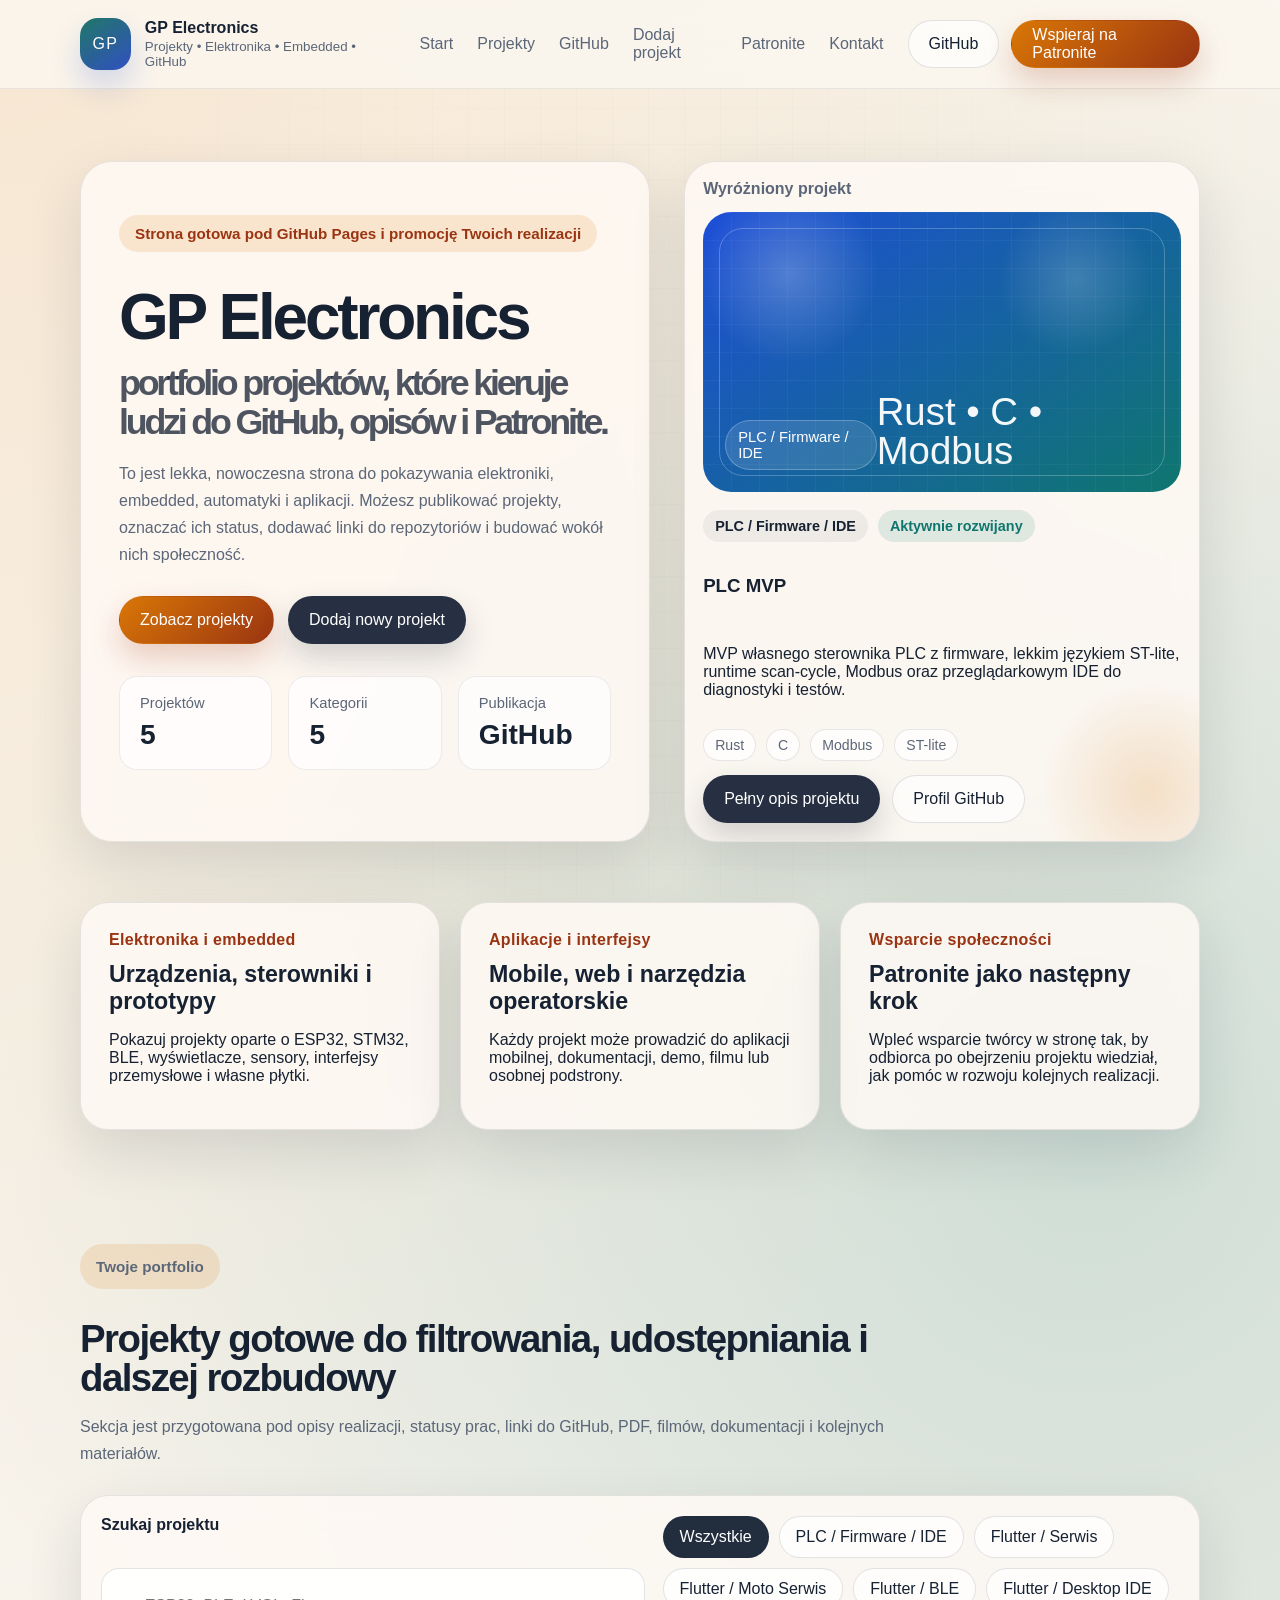
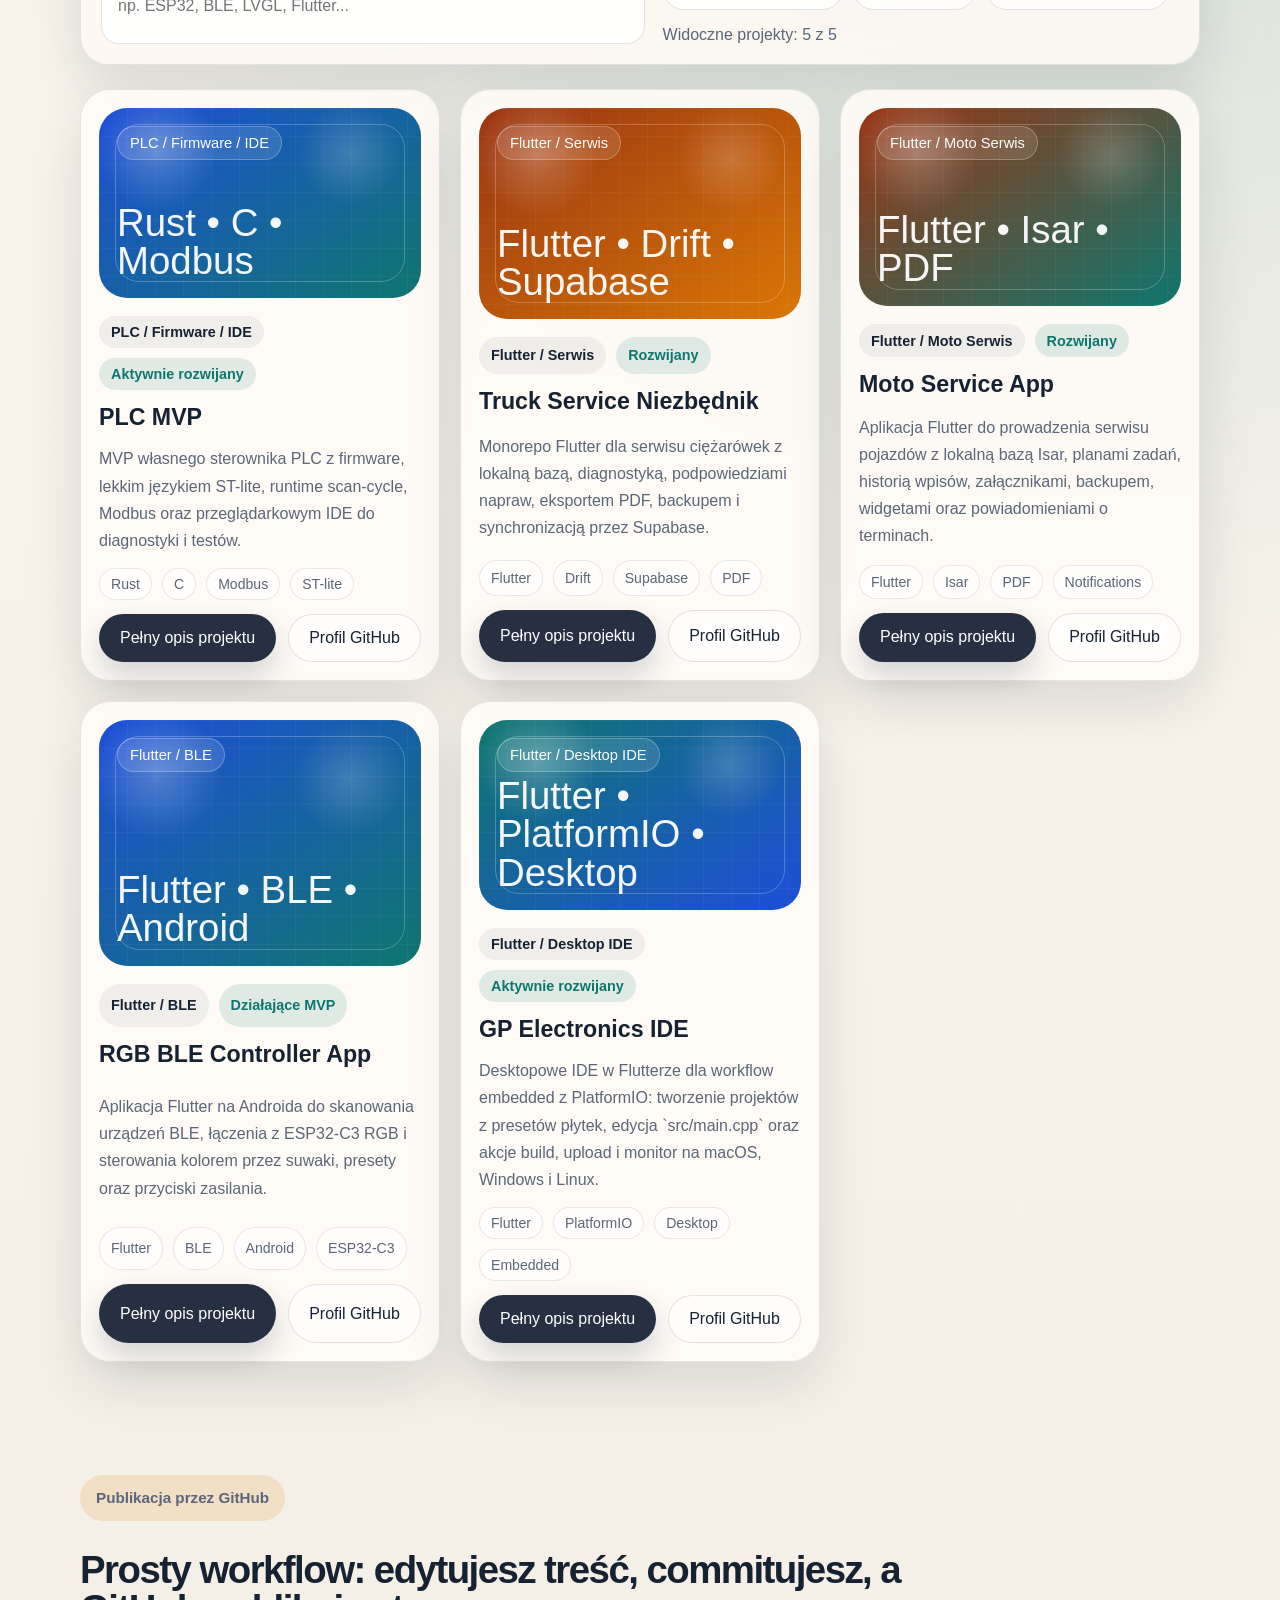
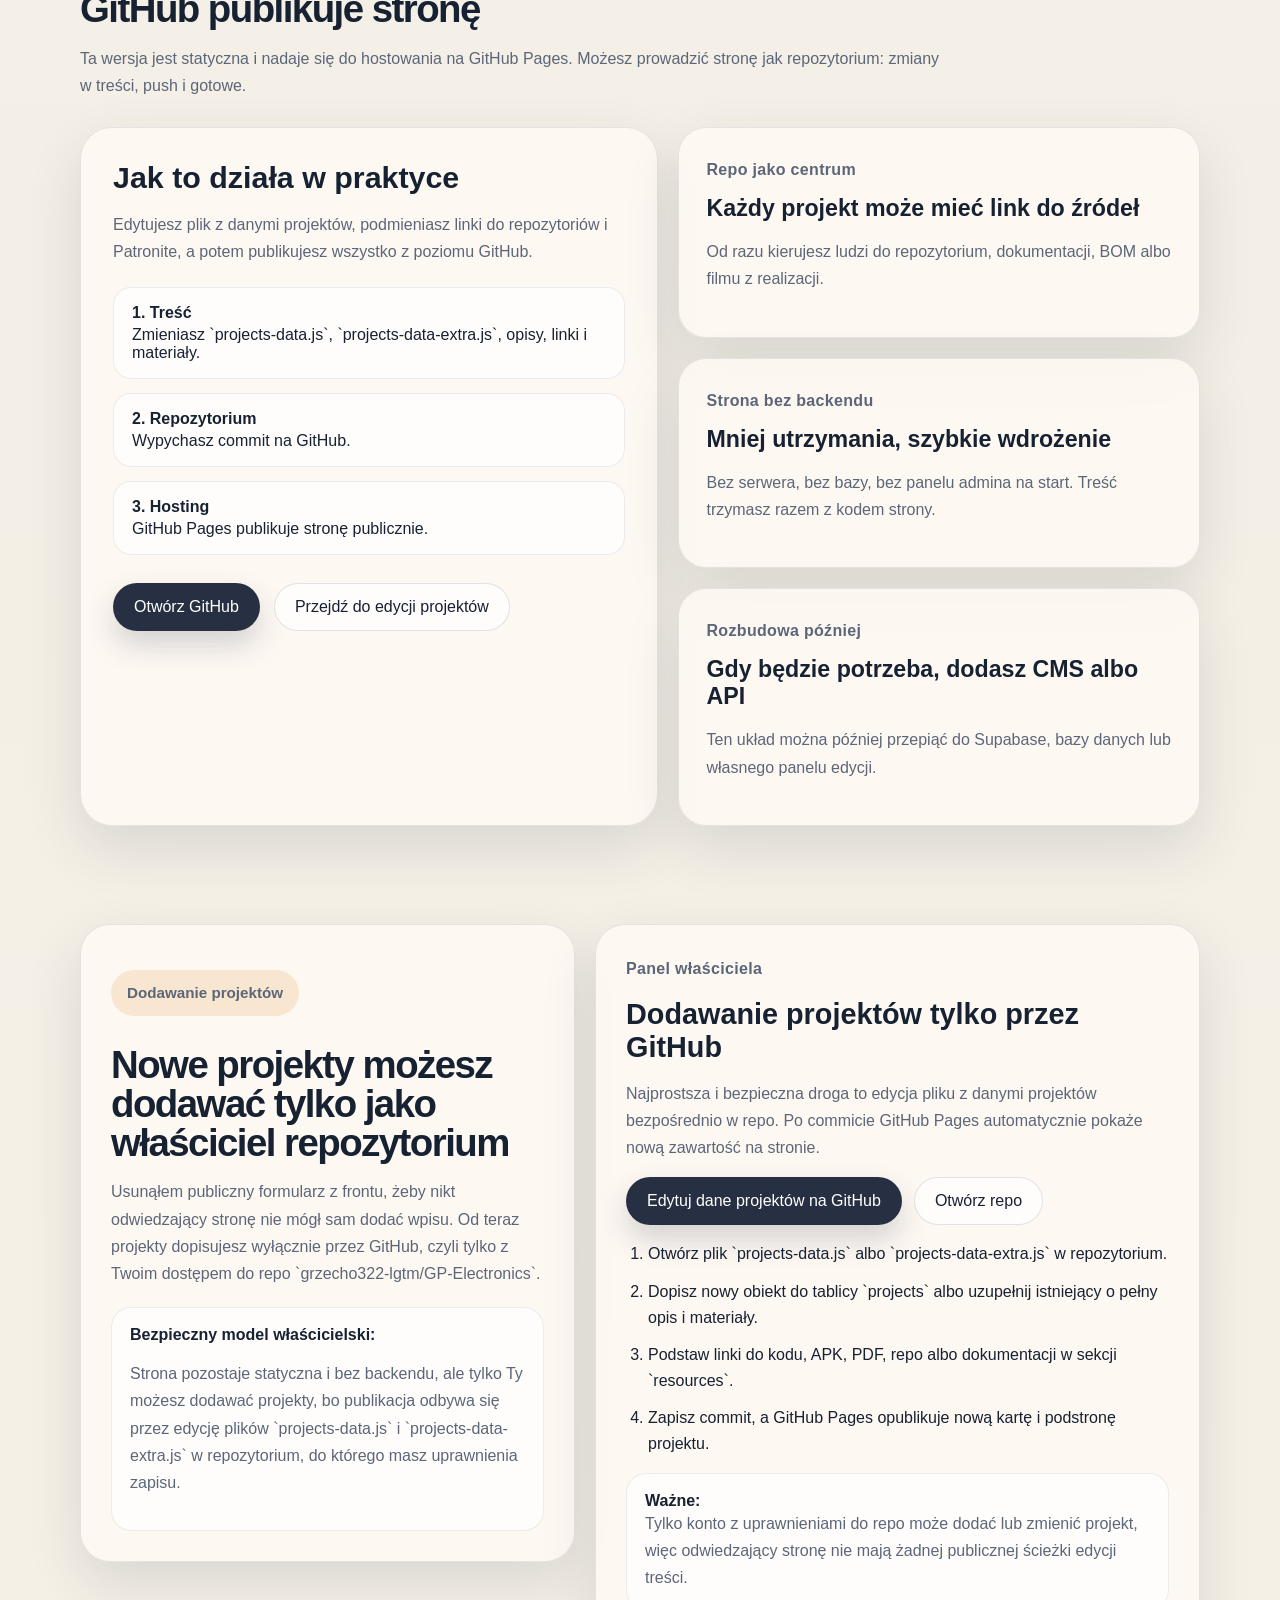
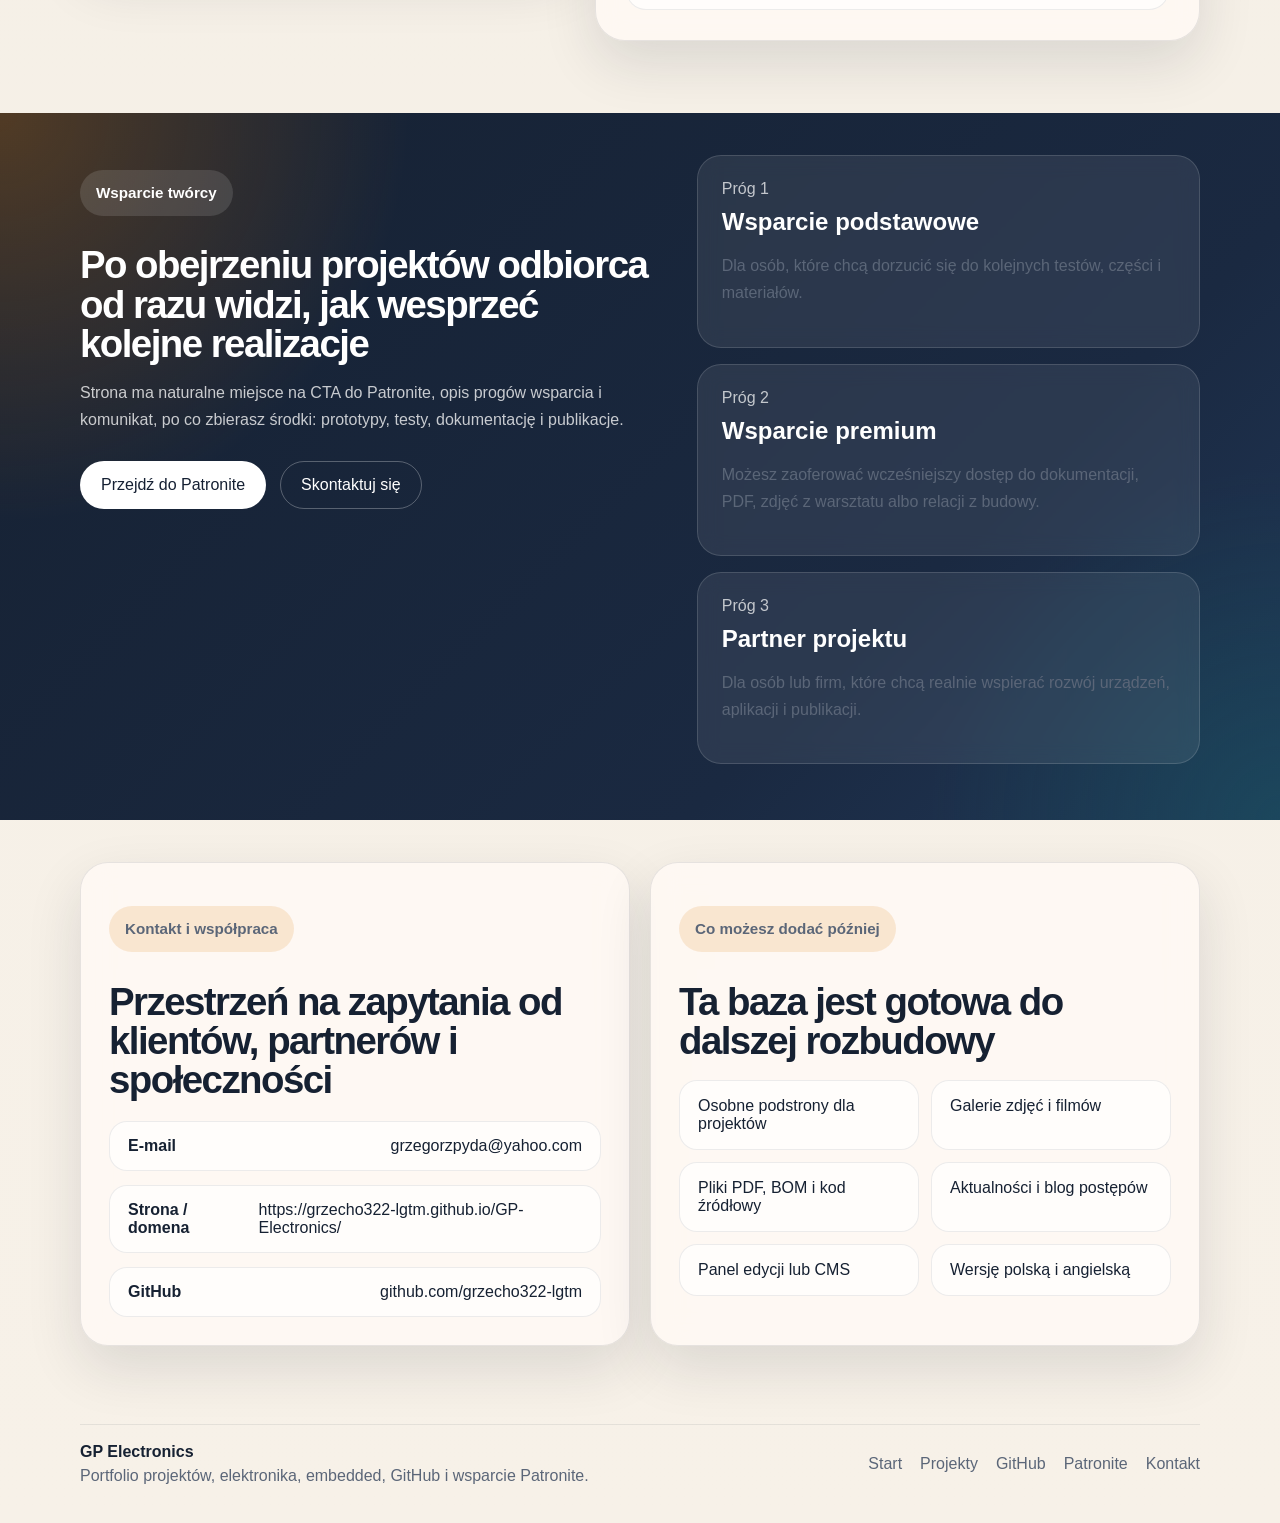
==== commit 7d7d9e02: "Add project detail pages and resource links" ====
--- a/index.html
+++ b/index.html
@@ -178,7 +178,7 @@
               <div class="github-steps">
                 <div>
                   <strong>1. Treść</strong>
-                  <span>Zmieniasz `app.js` i własne linki.</span>
+                  <span>Zmieniasz `projects-data.js`, `projects-data-extra.js`, opisy, linki i materiały.</span>
                 </div>
                 <div>
                   <strong>2. Repozytorium</strong>
@@ -229,7 +229,7 @@
               <div class="editor-hint">
                 <strong>Bezpieczny model właścicielski:</strong>
                 <p>
-                  Strona pozostaje statyczna i bez backendu, ale tylko Ty możesz dodawać projekty, bo publikacja odbywa się przez edycję pliku `app.js` w repozytorium, do którego masz uprawnienia zapisu.
+                  Strona pozostaje statyczna i bez backendu, ale tylko Ty możesz dodawać projekty, bo publikacja odbywa się przez edycję plików `projects-data.js` i `projects-data-extra.js` w repozytorium, do którego masz uprawnienia zapisu.
                 </p>
               </div>
             </article>
@@ -243,7 +243,7 @@
 
               <div class="owner-actions">
                 <a class="button button-secondary" id="github-edit-projects-link" href="#" target="_blank" rel="noreferrer">
-                  Edytuj `app.js` na GitHub
+                  Edytuj dane projektów na GitHub
                 </a>
                 <a class="button button-ghost" id="github-repository-link-owner" href="#" target="_blank" rel="noreferrer">
                   Otwórz repo
@@ -251,10 +251,10 @@
               </div>
 
               <ol class="owner-steps">
-                <li>Otwórz plik `app.js` w repozytorium.</li>
-                <li>Dopisz nowy obiekt do tablicy `defaultProjects`.</li>
-                <li>Zapisz commit na gałęzi `main` albo przez własny branch.</li>
-                <li>Po publikacji GitHub Pages nowy projekt pojawi się publicznie na stronie.</li>
+                <li>Otwórz plik `projects-data.js` albo `projects-data-extra.js` w repozytorium.</li>
+                <li>Dopisz nowy obiekt do tablicy `projects` albo uzupełnij istniejący o pełny opis i materiały.</li>
+                <li>Podstaw linki do kodu, APK, PDF, repo albo dokumentacji w sekcji `resources`.</li>
+                <li>Zapisz commit, a GitHub Pages opublikuje nową kartę i podstronę projektu.</li>
               </ol>
 
               <div class="code-note">
@@ -346,6 +346,8 @@
       </footer>
     </div>
 
+    <script src="./projects-data.js"></script>
+    <script src="./projects-data-extra.js"></script>
     <script src="./app.js"></script>
   </body>
 </html>
--- a/styles.css
+++ b/styles.css
@@ -967,8 +967,9 @@
 }
 
 .project-card:nth-child(3) {
-  manimation-delay: 160ms;
-}
+  animation-delay: 160ms;
+}
+
 @keyframes rise-in {
   from {
     opacity: 0;
@@ -1074,3 +1075,255 @@
     padding: 34px 0 46px;
   }
 }
+
+.cover-link {
+  color: inherit;
+}
+
+.project-title-link {
+  transition: color 180ms ease;
+}
+
+.project-title-link:hover {
+  color: var(--blue);
+}
+
+.button-disabled {
+  border-color: rgba(22, 33, 50, 0.1);
+  background: rgba(255, 255, 255, 0.55);
+  color: var(--muted);
+  box-shadow: none;
+  cursor: default;
+}
+
+.button-disabled:hover {
+  transform: none;
+}
+
+.breadcrumb-link {
+  display: inline-flex;
+  align-items: center;
+  gap: 8px;
+  margin-bottom: 22px;
+  color: var(--muted);
+  font-weight: 600;
+}
+
+.project-page-section {
+  padding-top: 48px;
+}
+
+.project-detail-page {
+  display: grid;
+  gap: 22px;
+}
+
+.project-page-hero,
+.detail-grid {
+  display: grid;
+  gap: 22px;
+}
+
+.project-page-hero {
+  grid-template-columns: minmax(0, 1.05fr) minmax(320px, 0.95fr);
+  align-items: stretch;
+}
+
+.project-page-copy,
+.project-page-visual,
+.detail-card {
+  border: 1px solid rgba(22, 33, 50, 0.1);
+  background: var(--surface);
+  box-shadow: var(--shadow);
+  backdrop-filter: blur(14px);
+}
+
+.project-page-copy,
+.project-page-visual,
+.detail-card {
+  border-radius: 30px;
+}
+
+.project-page-copy {
+  padding: 32px;
+}
+
+.project-page-copy h1,
+.detail-card h1,
+.detail-card h2,
+.resource-card h3 {
+  font-family: "Space Grotesk", sans-serif;
+}
+
+.project-page-copy h1 {
+  margin: 14px 0 14px;
+  font-size: clamp(2.4rem, 4vw, 4.1rem);
+  line-height: 0.98;
+  letter-spacing: -0.04em;
+}
+
+.project-page-intro,
+.detail-copy p,
+.detail-section-copy,
+.resource-card p,
+.detail-not-found p {
+  color: var(--muted);
+  line-height: 1.7;
+}
+
+.project-page-visual {
+  padding: 18px;
+}
+
+.project-page-cover {
+  position: relative;
+  min-height: 100%;
+  min-height: 320px;
+  padding: 22px;
+  overflow: hidden;
+  border-radius: 28px;
+  display: flex;
+  align-items: flex-end;
+  background:
+    radial-gradient(circle at 18% 22%, rgba(255, 255, 255, 0.24), transparent 20%),
+    radial-gradient(circle at 78% 24%, rgba(255, 255, 255, 0.18), transparent 18%),
+    linear-gradient(145deg, var(--cover-a), var(--cover-b));
+}
+
+.project-page-cover::after {
+  content: "";
+  position: absolute;
+  inset: 16px;
+  border-radius: 24px;
+  border: 1px solid rgba(255, 255, 255, 0.24);
+}
+
+.detail-grid {
+  grid-template-columns: minmax(0, 1fr) minmax(280px, 0.9fr);
+}
+
+.detail-card {
+  padding: 28px;
+}
+
+.detail-card h2,
+.detail-card h1 {
+  margin: 0 0 14px;
+  font-size: clamp(1.8rem, 2.8vw, 2.6rem);
+  line-height: 1.02;
+}
+
+.detail-copy {
+  display: grid;
+  gap: 14px;
+}
+
+.detail-copy p {
+  margin: 0;
+}
+
+.detail-list {
+  display: grid;
+  gap: 12px;
+  padding-left: 20px;
+  margin: 0;
+}
+
+.detail-list li {
+  line-height: 1.6;
+}
+
+.detail-section {
+  display: grid;
+  gap: 16px;
+}
+
+.detail-section-copy {
+  margin: 0;
+}
+
+.detail-empty {
+  padding: 24px;
+  border-radius: 24px;
+  border: 1px dashed rgba(22, 33, 50, 0.18);
+  background: rgba(255, 255, 255, 0.42);
+}
+
+.detail-empty strong {
+  display: block;
+  margin-bottom: 8px;
+}
+
+.detail-empty p {
+  margin: 0;
+  color: var(--muted);
+}
+
+.resource-grid {
+  display: grid;
+  grid-template-columns: repeat(2, minmax(0, 1fr));
+  gap: 18px;
+}
+
+.resource-card {
+  display: grid;
+  gap: 12px;
+  padding: 22px;
+  border-radius: 24px;
+  border: 1px solid rgba(22, 33, 50, 0.1);
+  background: rgba(255, 255, 255, 0.64);
+}
+
+.resource-card h3 {
+  margin: 0;
+  font-size: 1.35rem;
+}
+
+.resource-card p {
+  margin: 0;
+}
+
+.resource-kind {
+  display: inline-flex;
+  align-items: center;
+  width: fit-content;
+  padding: 7px 11px;
+  border-radius: 999px;
+  background: rgba(15, 118, 110, 0.1);
+  color: var(--teal);
+  font-size: 0.88rem;
+  font-weight: 700;
+}
+
+.resource-action {
+  display: flex;
+  flex-wrap: wrap;
+  gap: 12px;
+  margin-top: 4px;
+}
+
+.detail-not-found {
+  max-width: 860px;
+}
+
+@media (max-width: 1120px) {
+  .project-page-hero,
+  .detail-grid,
+  .resource-grid {
+    grid-template-columns: 1fr;
+  }
+}
+
+@media (max-width: 560px) {
+  .project-page-copy,
+  .project-page-visual,
+  .detail-card,
+  .resource-card {
+    padding: 22px;
+  }
+
+  .resource-action .button,
+  .resource-action .button-disabled {
+    width: 100%;
+  }
+}
